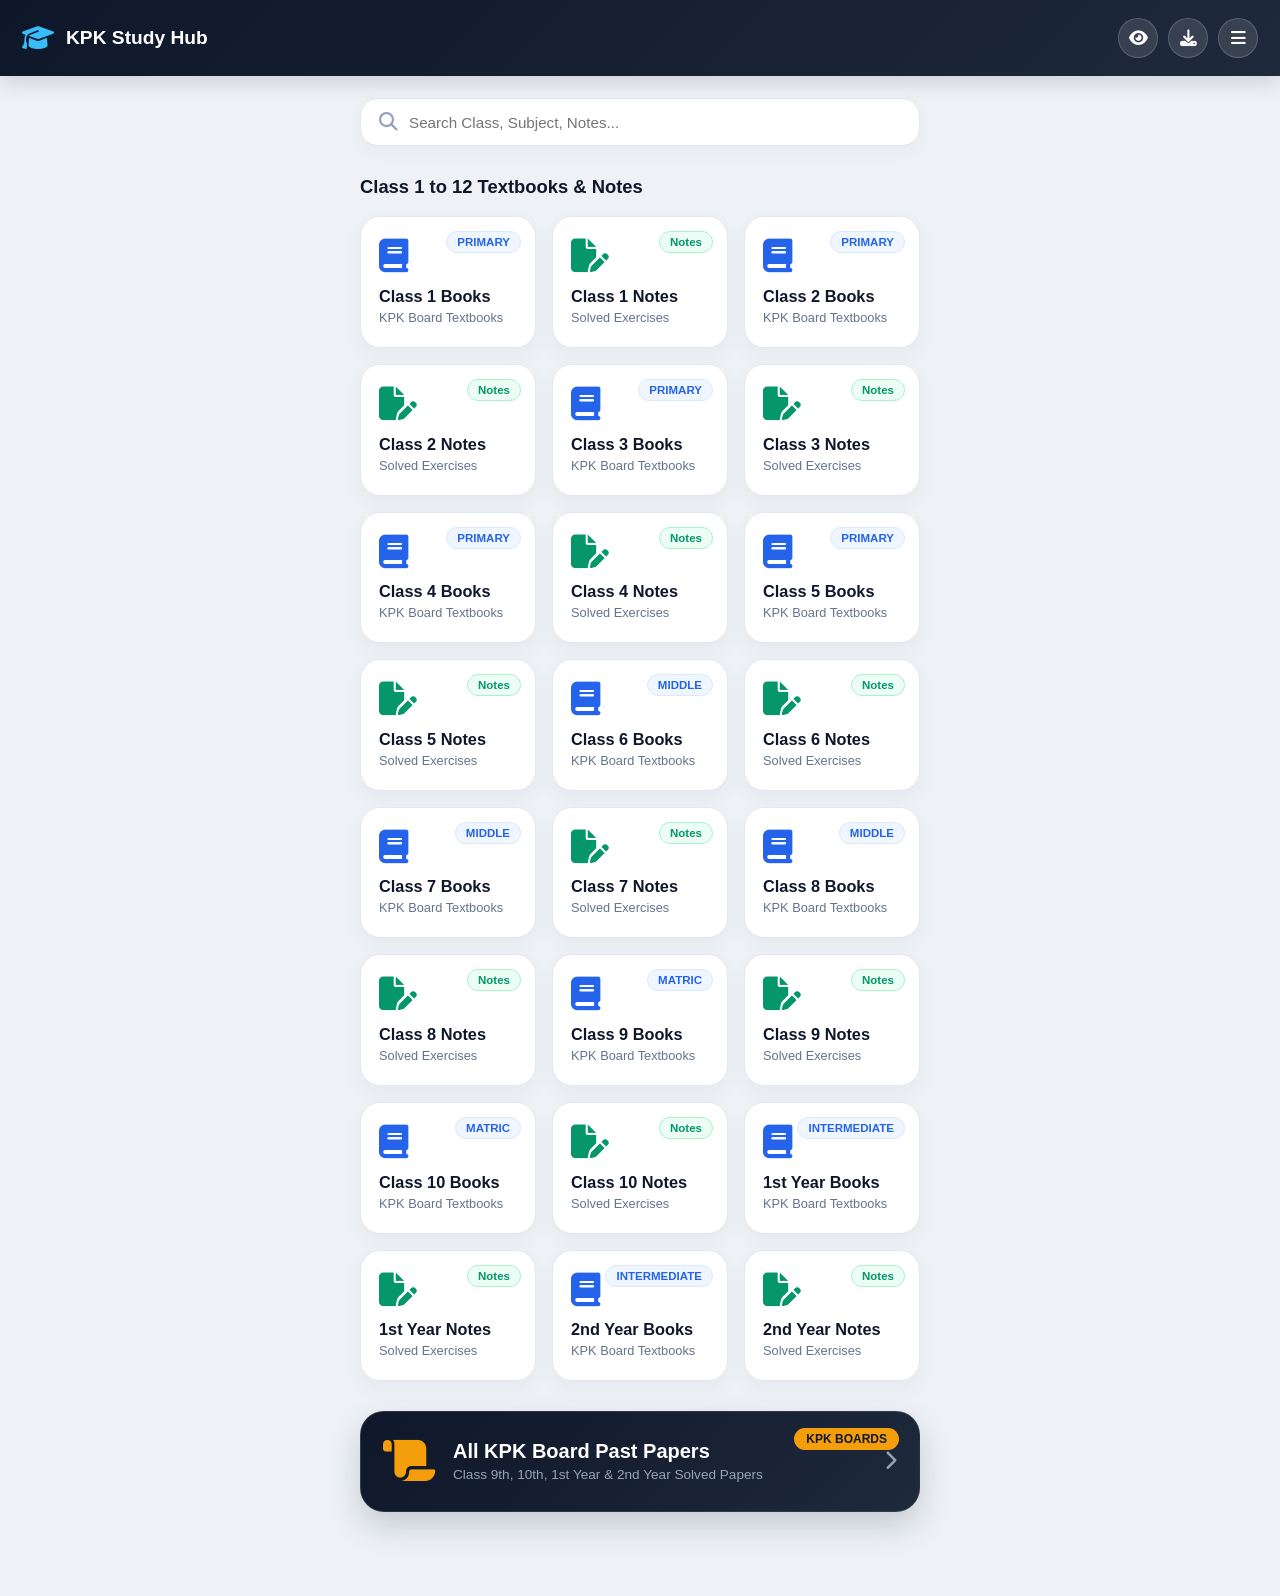
==== index.html @ 03cd53a5 "Add files via upload" ====
<!DOCTYPE html>
<html lang="en">
<head>
    <meta charset="UTF-8">
    <meta name="viewport" content="width=device-width, initial-scale=1.0">
    <title>KPK Study Hub - Textbooks, Notes & Past Papers</title>
    <link rel="stylesheet" href="style.css">
    <link rel="stylesheet" href="https://cdnjs.cloudflare.com/ajax/libs/font-awesome/6.4.0/css/all.min.css">
</head>
<body>

    <!-- Splash Screen -->
    <div id="splashScreen" class="splash-screen">
        <div class="splash-content">
            <i class="fa-solid fa-graduation-cap splash-icon"></i>
            <h1>KPK Study Hub</h1>
            <p>Your Digital Education Partner</p>
            <div class="loader"></div>
        </div>
    </div>

    <!-- Main App Container -->
    <div id="mainApp" class="main-app hidden">
        <!-- Header -->
        <header class="app-header">
            <div class="logo-area">
                <i class="fa-solid fa-graduation-cap logo-icon"></i>
                <h2>KPK Study Hub</h2>
            </div>
            <div class="header-actions">
                <!-- Theme Toggle Button with Eye Icon -->
                <button onclick="toggleTheme()" class="icon-btn" title="Toggle Dark/Light Mode">
                    <i class="fa-solid fa-eye" id="themeIcon"></i>
                </button>
                <button onclick="showDownloadsView()" class="icon-btn" title="My Downloads">
                    <i class="fa-solid fa-download"></i>
                </button>
                <a href="menu.html" class="icon-btn" title="Menu">
                    <i class="fa-solid fa-bars"></i>
                </a>
            </div>
        </header>

        <!-- Search Bar -->
        <div class="search-container">
            <div class="search-box">
                <i class="fa-solid fa-magnifying-glass"></i>
                <input type="text" id="searchInput" placeholder="Search Class, Subject, Notes..." onkeyup="filterCards()">
            </div>
        </div>

        <!-- Home Main View -->
        <main class="content-container" id="homeView">
            
            <!-- Class 1 to 12 Textbooks & Notes Section -->
            <h3 class="section-title">Class 1 to 12 Textbooks & Notes</h3>
            <div class="grid-layout" id="cardGrid">
                <!-- Dynamically Generated Class Cards (Class 1 to 12) -->
            </div>

            <!-- All KPK Board Past Papers Main Card -->
            <div class="main-featured-card" onclick="showPastPapersCategory()">
                <div class="featured-badge">KPK Boards</div>
                <div class="featured-content">
                    <i class="fa-solid fa-scroll featured-icon"></i>
                    <div>
                        <h3>All KPK Board Past Papers</h3>
                        <p>Class 9th, 10th, 1st Year & 2nd Year Solved Papers</p>
                    </div>
                </div>
                <i class="fa-solid fa-chevron-right arrow-icon"></i>
            </div>

        </main>

        <!-- Past Papers Custom Screen -->
        <div class="content-container hidden" id="pastPapersView">
            <div class="subject-header">
                <button onclick="goBackToHome()" class="back-btn"><i class="fa-solid fa-arrow-left"></i> Back</button>
                <h3>All KPK Board Past Papers</h3>
            </div>
            <div class="past-papers-grid" id="pastPapersGrid">
                <!-- Class 9th Past Paper Card -->
                <div class="paper-box paper-9th" onclick="downloadPDF('Class 9th All Past Papers', 'https://drive.google.com/uc?export=download&id=1WZXaUTy30V38h8B6ozxqt5rPbWwx8VfJ')">
                    <i class="fa-solid fa-file-arrow-down paper-icon"></i>
                    <div class="paper-details">
                        <h4>Class 9th Past Papers</h4>
                        <p>All Subjects PDF Download</p>
                    </div>
                    <span class="dl-badge">Download</span>
                </div>

                <!-- Class 10th Past Paper Card -->
                <div class="paper-box paper-10th" onclick="downloadPDF('Class 10th All Past Papers', 'https://drive.google.com/uc?export=download&id=1WbQkHwi7hUS7RTi9zt8mf8V3QEDgMMfd')">
                    <i class="fa-solid fa-file-arrow-down paper-icon"></i>
                    <div class="paper-details">
                        <h4>Class 10th Past Papers</h4>
                        <p>All Subjects PDF Download</p>
                    </div>
                    <span class="dl-badge">Download</span>
                </div>

                <!-- 1st Year Past Paper Card -->
                <div class="paper-box paper-11th" onclick="downloadPDF('1st Year All Past Papers', 'https://drive.google.com/uc?export=download&id=1Y9kMFSmB3A0oUGC2JQnjF7Jd9SnbD-GC')">
                    <i class="fa-solid fa-file-arrow-down paper-icon"></i>
                    <div class="paper-details">
                        <h4>1st Year Past Papers</h4>
                        <p>All Subjects PDF Download</p>
                    </div>
                    <span class="dl-badge">Download</span>
                </div>

                <!-- 2nd Year Past Paper Card -->
                <div class="paper-box paper-12th" onclick="downloadPDF('2nd Year All Past Papers', 'https://drive.google.com/uc?export=download&id=1WfPiLMfuh9DyIa7rhIKj-1M1LA8CCbFl')">
                    <i class="fa-solid fa-file-arrow-down paper-icon"></i>
                    <div class="paper-details">
                        <h4>2nd Year Past Papers</h4>
                        <p>All Subjects PDF Download</p>
                    </div>
                    <span class="dl-badge">Download</span>
                </div>
            </div>
        </div>

        <!-- Subjects View Screen -->
        <div class="content-container hidden" id="subjectsView">
            <div class="subject-header">
                <button onclick="goBackToHome()" class="back-btn"><i class="fa-solid fa-arrow-left"></i> Back</button>
                <h3 id="selectedCategoryTitle">Select Subject</h3>
            </div>
            <div class="grid-layout" id="subjectGrid">
                <!-- Subject Cards Loaded Here -->
            </div>
        </div>

        <!-- Downloads Manager View -->
        <div class="content-container hidden" id="downloadsView">
            <div class="subject-header">
                <button onclick="goBackToHome()" class="back-btn"><i class="fa-solid fa-arrow-left"></i> Back</button>
                <h3>My Downloaded PDFs</h3>
            </div>
            <div id="downloadsList" class="downloads-list"></div>
        </div>

    </div>

    <script src="app.js"></script>
</body>
</html>
---- style.css ----
/* ==========================================================================
   KPK Study Hub - Final Master Stylesheet (Clean Cards & Perfect Alignment)
   ========================================================================== */

:root {
    --primary-dark: #0f172a;
    --primary-navy: #1e293b;
    --accent-blue: #2563eb;
    --accent-emerald: #059669;
    --accent-purple: #7c3aed;
    --accent-amber: #f59e0b;
    --bg-main: #eef2f6;
    --card-bg: #ffffff;
    --text-primary: #0f172a;
    --text-muted: #64748b;
    --border-light: #e2e8f0;
}

body.dark-mode-active {
    --bg-main: #0f172a;
    --card-bg: #1e293b;
    --text-primary: #f8fafc;
    --text-muted: #94a3b8;
    --border-light: rgba(255, 255, 255, 0.1);
}

* {
    margin: 0;
    padding: 0;
    box-sizing: border-box;
    font-family: 'Segoe UI', -apple-system, BlinkMacSystemFont, Roboto, sans-serif;
}

body {
    background-color: var(--bg-main);
    color: var(--text-primary);
    padding-bottom: 40px;
    min-height: 100vh;
    transition: background-color 0.3s ease, color 0.3s ease;
}

.hidden {
    display: none !important;
}

/* Splash Screen */
.splash-screen {
    position: fixed;
    top: 0;
    left: 0;
    width: 100%;
    height: 100vh;
    background: linear-gradient(135deg, #0f172a, #1e293b);
    display: flex;
    justify-content: center;
    align-items: center;
    z-index: 9999;
}

.splash-content {
    text-align: center;
    color: #ffffff;
}

.splash-icon {
    font-size: 3.8rem;
    color: #38bdf8;
    margin-bottom: 16px;
}

.splash-content h1 {
    font-size: 1.8rem;
    font-weight: 800;
    margin-bottom: 6px;
}

.splash-content p {
    font-size: 0.9rem;
    color: #94a3b8;
}

.loader {
    width: 42px;
    height: 42px;
    border: 4px solid rgba(255, 255, 255, 0.1);
    border-top: 4px solid #38bdf8;
    border-radius: 50%;
    animation: spin 0.9s linear infinite;
    margin: 22px auto 0;
}

@keyframes spin {
    0% { transform: rotate(0deg); }
    100% { transform: rotate(360deg); }
}

/* App Header */
.app-header {
    background: linear-gradient(135deg, #0f172a, #1e293b);
    color: #ffffff;
    padding: 18px 22px;
    display: flex;
    align-items: center;
    justify-content: space-between;
    width: 100%;
    box-shadow: 0 6px 20px rgba(15, 23, 42, 0.15);
    position: sticky;
    top: 0;
    z-index: 100;
}

.logo-area {
    display: flex;
    align-items: center;
    gap: 12px;
}

.logo-icon {
    font-size: 1.6rem;
    color: #38bdf8;
}

.app-header h2 {
    font-size: 1.2rem;
    font-weight: 800;
}

.header-actions {
    display: flex;
    align-items: center;
    gap: 10px;
}

.icon-btn {
    background: rgba(255, 255, 255, 0.12);
    backdrop-filter: blur(6px);
    color: #ffffff;
    width: 40px;
    height: 40px;
    border-radius: 50%;
    display: flex;
    align-items: center;
    justify-content: center;
    text-decoration: none;
    font-size: 1.05rem;
    border: 1px solid rgba(255, 255, 255, 0.18);
    cursor: pointer;
}

/* Search Box */
.search-container {
    padding: 22px 20px 10px;
    max-width: 600px;
    margin: 0 auto;
}

.search-box {
    background: var(--card-bg);
    display: flex;
    align-items: center;
    padding: 14px 18px;
    border-radius: 18px;
    border: 1px solid var(--border-light);
    box-shadow: 0 6px 18px rgba(0, 0, 0, 0.03);
}

.search-box i {
    color: #94a3b8;
    font-size: 1.15rem;
}

.search-box input {
    border: none;
    outline: none;
    width: 100%;
    margin-left: 12px;
    background: transparent;
    color: var(--text-primary);
    font-size: 0.95rem;
    font-weight: 500;
}

/* Content Container */
.content-container {
    padding: 20px;
    max-width: 600px;
    margin: 0 auto;
}

.section-title {
    margin-bottom: 18px;
    font-size: 1.15rem;
    font-weight: 800;
    color: var(--text-primary);
}

/* Home Grid Cards */
.grid-layout {
    display: grid;
    grid-template-columns: repeat(auto-fit, minmax(145px, 1fr));
    gap: 16px;
}

.card {
    background: var(--card-bg) !important;
    color: var(--text-primary) !important;
    border-radius: 20px;
    padding: 22px 18px;
    position: relative;
    box-shadow: 0 8px 22px rgba(15, 23, 42, 0.04);
    border: 1px solid var(--border-light);
    cursor: pointer;
    transition: all 0.25s ease;
}

.card:hover {
    transform: translateY(-3px);
}

.card-badge {
    position: absolute;
    top: 14px;
    right: 14px;
    background: #eff6ff;
    color: var(--accent-blue);
    font-size: 0.72rem;
    padding: 4px 10px;
    border-radius: 20px;
    font-weight: 700;
    border: 1px solid #dbeafe;
}

.notes-badge {
    background: #ecfdf5;
    color: var(--accent-emerald);
    border-color: #a7f3d0;
}

.card-icon {
    font-size: 2.1rem;
    margin-bottom: 14px;
    color: var(--accent-blue);
}

.card-body h4 {
    font-size: 1.02rem;
    font-weight: 700;
    margin-bottom: 4px;
    color: var(--text-primary) !important;
}

.card-body p {
    font-size: 0.8rem;
    color: var(--text-muted) !important;
    font-weight: 500;
}

/* Featured Main Card */
.main-featured-card {
    background: linear-gradient(135deg, #0f172a, #1e293b);
    color: #ffffff;
    border-radius: 24px;
    padding: 26px 22px;
    margin-top: 30px;
    margin-bottom: 24px;
    display: flex;
    align-items: center;
    justify-content: space-between;
    cursor: pointer;
    position: relative;
    box-shadow: 0 14px 32px rgba(15, 23, 42, 0.18);
    border: 1px solid rgba(255, 255, 255, 0.1);
}

.featured-badge {
    position: absolute;
    top: 16px;
    right: 20px;
    background: var(--accent-amber);
    color: #0f172a;
    font-size: 0.75rem;
    font-weight: 800;
    padding: 4px 12px;
    border-radius: 14px;
    text-transform: uppercase;
}

.featured-content {
    display: flex;
    align-items: center;
    gap: 18px;
}

.featured-icon {
    font-size: 2.9rem;
    color: var(--accent-amber);
}

.featured-content h3 {
    font-size: 1.25rem;
    margin-bottom: 4px;
    font-weight: 800;
}

.featured-content p {
    font-size: 0.85rem;
    color: #94a3b8;
}

.arrow-icon {
    color: #94a3b8;
    font-size: 1.25rem;
}

/* Subjects & Past Papers Cards (Box Style - Fixed Width & No Overlap) */
#subjectGrid, .past-papers-grid {
    display: flex;
    flex-direction: column;
    gap: 16px;
}

.subject-card, .paper-box {
    background: var(--card-bg);
    border-radius: 20px;
    padding: 20px 22px;
    display: flex;
    align-items: center;
    justify-content: space-between;
    box-shadow: 0 6px 20px rgba(0, 0, 0, 0.03);
    border: 1px solid var(--border-light);
    cursor: pointer;
    width: 100%;
}

.subject-icon, .paper-icon {
    font-size: 2.2rem;
    color: var(--accent-blue);
    min-width: 45px;
}

.subject-body, .paper-details {
    flex-grow: 1;
    margin-left: 16px;
    margin-right: 16px;
    overflow: hidden;
}

.subject-body h4, .paper-details h4 {
    font-size: 1.05rem;
    font-weight: 700;
    color: var(--text-primary);
    margin-bottom: 3px;
    white-space: nowrap;
    overflow: hidden;
    text-overflow: ellipsis;
}

.subject-body p, .paper-details p {
    font-size: 0.82rem;
    color: var(--text-muted);
    white-space: nowrap;
    overflow: hidden;
    text-overflow: ellipsis;
}

.subject-badge, .dl-badge {
    background: var(--accent-blue);
    color: #ffffff;
    padding: 8px 18px;
    border-radius: 20px;
    font-size: 0.82rem;
    font-weight: 700;
    white-space: nowrap;
}

/* Downloads Manager */
.downloads-list {
    display: flex;
    flex-direction: column;
    gap: 16px;
    margin-top: 15px;
}

.download-item {
    background: var(--card-bg);
    padding: 18px 20px;
    border-radius: 20px;
    display: flex;
    align-items: center;
    justify-content: space-between;
    box-shadow: 0 6px 18px rgba(0, 0, 0, 0.04);
    border: 1px solid var(--border-light);
}

.download-info {
    display: flex;
    align-items: center;
    gap: 16px;
}

.download-info i {
    font-size: 2.2rem;
    color: #ef4444;
}

.download-info h4 {
    font-size: 1.05rem;
    font-weight: 700;
    color: var(--text-primary);
    margin-bottom: 3px;
}

.download-info p {
    font-size: 0.8rem;
    color: var(--text-muted);
}

.download-actions {
    display: flex;
    gap: 8px;
}

.download-action-btn {
    padding: 8px 16px;
    border-radius: 12px;
    font-size: 0.82rem;
    text-decoration: none;
    font-weight: 700;
    border: none;
    cursor: pointer;
}

.btn-open {
    background: #2563eb;
    color: #ffffff;
}

.btn-delete {
    background: #ef4444;
    color: #ffffff;
}

/* Navigation Header */
.subject-header {
    display: flex;
    align-items: center;
    gap: 16px;
    margin-bottom: 24px;
}

.back-btn {
    background: var(--primary-dark);
    color: #ffffff;
    border: none;
    padding: 10px 20px;
    border-radius: 14px;
    cursor: pointer;
    font-weight: 700;
    font-size: 0.92rem;
    display: flex;
    align-items: center;
    gap: 8px;
}

/* Menu Page Styles */
.menu-body {
    background-color: var(--bg-main);
}

.menu-header {
    background: linear-gradient(135deg, #0f172a, #1e293b);
    color: #ffffff;
    padding: 20px 22px;
    display: flex;
    align-items: center;
    position: relative;
    box-shadow: 0 6px 20px rgba(0, 0, 0, 0.12);
}

.menu-back-btn {
    color: #ffffff;
    font-size: 1.25rem;
    text-decoration: none;
    margin-right: 16px;
}

.menu-header h2 {
    font-size: 1.25rem;
    font-weight: 800;
}

.menu-content {
    padding: 22px 18px;
    display: flex;
    flex-direction: column;
    gap: 20px;
    max-width: 550px;
    margin: 0 auto;
}

.menu-card {
    background: var(--card-bg);
    border-radius: 24px;
    padding: 22px;
    box-shadow: 0 6px 22px rgba(0, 0, 0, 0.03);
    border: 1px solid var(--border-light);
}

.card-header-text h3 {
    font-size: 1.15rem;
    color: var(--text-primary);
    font-weight: 800;
    margin-bottom: 4px;
}

.card-header-text p {
    font-size: 0.82rem;
    color: var(--text-muted);
    margin-bottom: 18px;
}

.menu-list-item {
    display: flex;
    align-items: center;
    justify-content: space-between;
    padding: 14px 0;
    cursor: pointer;
    border-bottom: 1px solid var(--border-light);
}

.menu-list-item:last-child {
    border-bottom: none;
    padding-bottom: 0;
}

.item-left {
    display: flex;
    align-items: center;
    gap: 16px;
}

.item-left span {
    font-size: 0.98rem;
    font-weight: 600;
    color: var(--text-primary);
}

.icon-avatar {
    width: 44px;
    height: 44px;
    min-width: 44px;
    border-radius: 14px;
    display: flex;
    align-items: center;
    justify-content: center;
    font-size: 1.2rem;
    color: #ffffff;
}

.green-avatar { background: #22c55e; }
.blue-avatar { background: #2563eb; }
.orange-avatar { background: #f59e0b; }
.purple-avatar { background: #a855f7; }
.teal-avatar { background: #14b8a6; }
.red-avatar { background: #ef4444; }
.darkblue-avatar { background: #475569; }

.arrow-muted {
    color: #94a3b8;
    font-size: 0.95rem;
}

/* Developer Credit Card */
.developer-credit-card {
    background: var(--card-bg);
    border-radius: 24px;
    padding: 24px;
    text-align: center;
    box-shadow: 0 6px 22px rgba(0, 0, 0, 0.03);
    border: 1px solid var(--border-light);
    margin-top: 10px;
    margin-bottom: 20px;
}

.developer-credit-card h4 {
    font-size: 1.1rem;
    color: var(--text-primary);
    margin-bottom: 4px;
    font-weight: 800;
}

.developer-credit-card p {
    font-size: 0.88rem;
    color: var(--text-muted);
    margin-bottom: 14px;
}

.version-tag {
    background: #eff6ff;
    color: var(--accent-blue);
    font-size: 0.78rem;
    padding: 5px 16px;
    border-radius: 20px;
    font-weight: 700;
}

/* Modals */
.custom-modal {
    position: fixed;
    top: 0;
    left: 0;
    width: 100%;
    height: 100vh;
    background: rgba(15, 23, 42, 0.6);
    backdrop-filter: blur(4px);
    display: flex;
    justify-content: center;
    align-items: center;
    z-index: 9999;
    padding: 20px;
}

.modal-box {
    background: var(--card-bg);
    width: 100%;
    max-width: 350px;
    padding: 28px 24px;
    border-radius: 24px;
    text-align: center;
    box-shadow: 0 20px 40px rgba(0, 0, 0, 0.2);
}

.modal-box h3 {
    font-size: 1.3rem;
    color: var(--text-primary);
    margin-bottom: 12px;
    font-weight: 800;
}

.modal-box p {
    font-size: 0.92rem;
    color: var(--text-muted);
    line-height: 1.55;
    margin-bottom: 20px;
}

.modal-close-btn {
    background: var(--accent-blue);
    color: #ffffff;
    border: none;
    padding: 12px 24px;
    border-radius: 14px;
    font-weight: 800;
    cursor: pointer;
    font-size: 0.98rem;
    width: 100%;
}

.star-rating-container {
    display: flex;
    justify-content: center;
    gap: 12px;
    margin: 18px 0;
}

.star-icon {
    font-size: 2.3rem;
    color: #cbd5e1;
    cursor: pointer;
    transition: color 0.2s, transform 0.2s;
}

.star-icon:hover {
    transform: scale(1.18);
}

.star-icon.selected-star {
    color: #f59e0b;
}
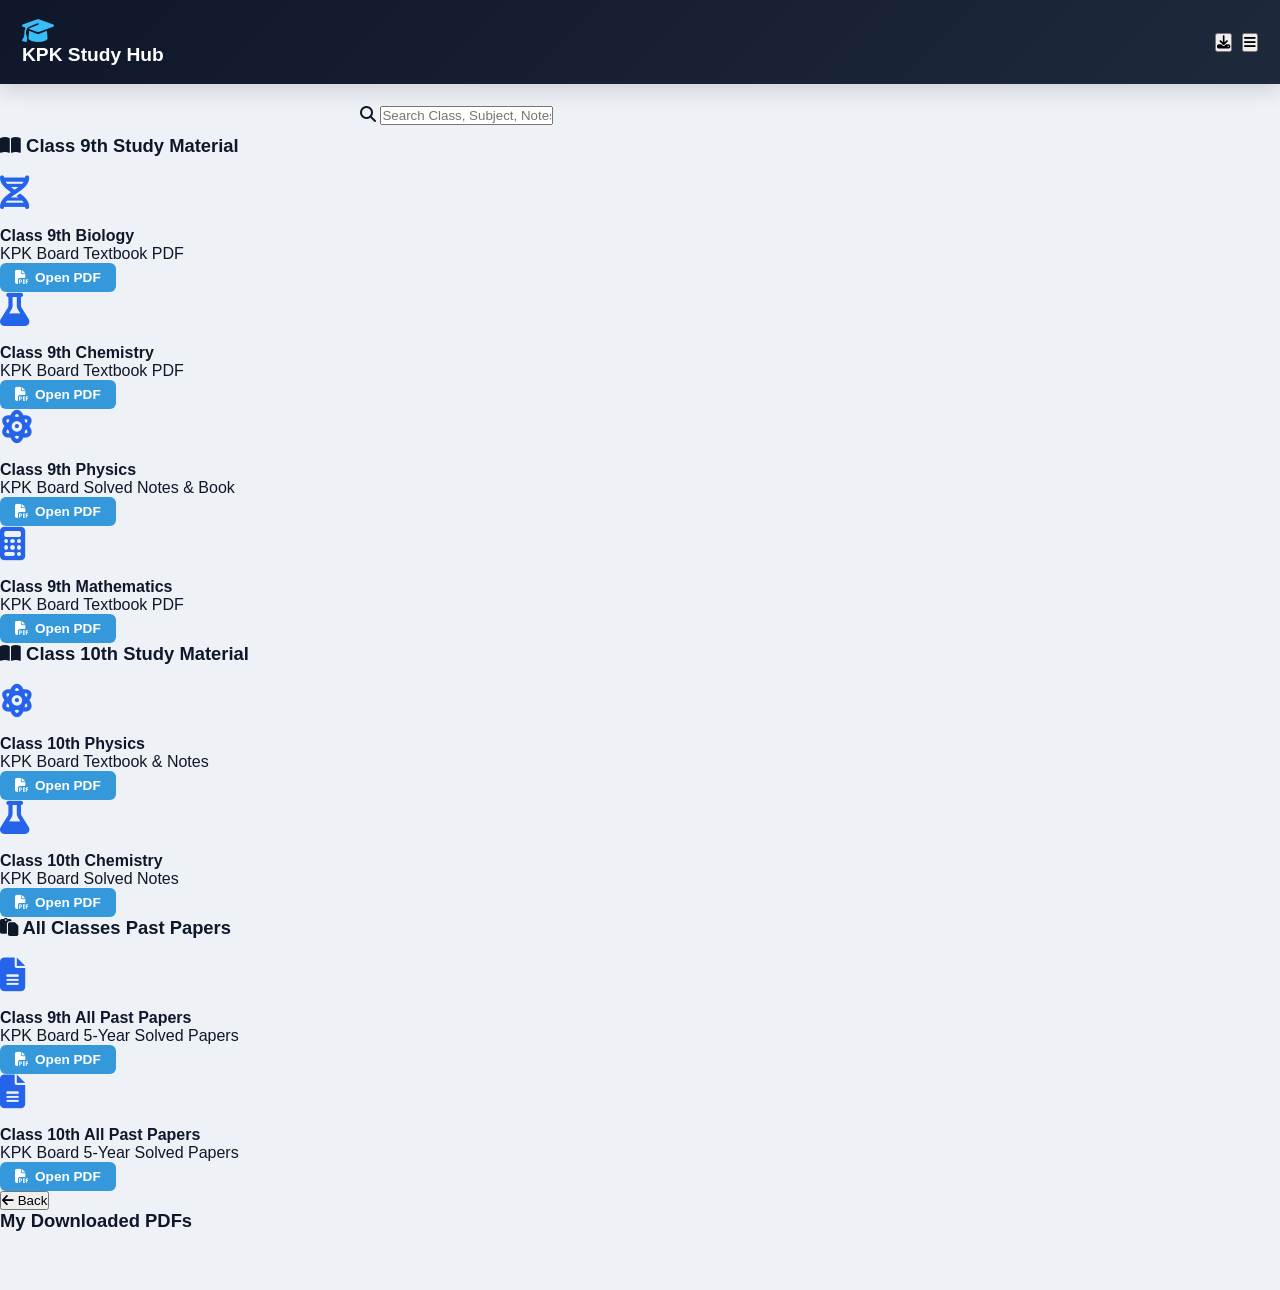
==== commit 7f492a32: "Add files via upload" ====
--- a/index.html
+++ b/index.html
@@ -3,146 +3,223 @@
 <head>
     <meta charset="UTF-8">
     <meta name="viewport" content="width=device-width, initial-scale=1.0">
-    <title>KPK Study Hub - Textbooks, Notes & Past Papers</title>
+    <title>KPK Study Hub - Textbooks & Solved Notes</title>
     <link rel="stylesheet" href="style.css">
+    <!-- Font Awesome Icons -->
     <link rel="stylesheet" href="https://cdnjs.cloudflare.com/ajax/libs/font-awesome/6.4.0/css/all.min.css">
 </head>
 <body>
 
-    <!-- Splash Screen -->
-    <div id="splashScreen" class="splash-screen">
-        <div class="splash-content">
-            <i class="fa-solid fa-graduation-cap splash-icon"></i>
-            <h1>KPK Study Hub</h1>
-            <p>Your Digital Education Partner</p>
-            <div class="loader"></div>
+    <!-- Main Navigation Header -->
+    <header class="app-header">
+        <div class="logo-container">
+            <i class="fa-solid fa-graduation-cap logo-icon"></i>
+            <h2>KPK Study Hub</h2>
         </div>
+        <div class="header-actions">
+            <button class="nav-btn" title="My Downloads" onclick="showSection('downloads-section')">
+                <i class="fa-solid fa-download"></i>
+            </button>
+            <button class="nav-btn" title="Menu" onclick="toggleMenu()">
+                <i class="fa-solid fa-bars"></i>
+            </button>
+        </div>
+    </header>
+
+    <!-- Search Bar -->
+    <div class="search-container">
+        <i class="fa-solid fa-magnifying-glass search-icon"></i>
+        <input type="text" id="searchInput" onkeyup="filterBooks()" placeholder="Search Class, Subject, Notes, Past Papers...">
     </div>
 
-    <!-- Main App Container -->
-    <div id="mainApp" class="main-app hidden">
-        <!-- Header -->
-        <header class="app-header">
-            <div class="logo-area">
-                <i class="fa-solid fa-graduation-cap logo-icon"></i>
-                <h2>KPK Study Hub</h2>
-            </div>
-            <div class="header-actions">
-                <!-- Theme Toggle Button with Eye Icon -->
-                <button onclick="toggleTheme()" class="icon-btn" title="Toggle Dark/Light Mode">
-                    <i class="fa-solid fa-eye" id="themeIcon"></i>
+    <!-- Main Content Container -->
+    <main class="main-content">
+
+        <!-- Books, Notes & Past Papers Section -->
+        <section id="books-section" class="active-section">
+            
+            <h3 class="section-title"><i class="fa-solid fa-book-open"></i> Class 9th Study Material</h3>
+            <div class="books-grid">
+                
+                <!-- Class 9th Biology -->
+                <div class="book-card">
+                    <div class="card-icon biology-bg">
+                        <i class="fa-solid fa-dna"></i>
+                    </div>
+                    <div class="card-info">
+                        <h4>Class 9th Biology</h4>
+                        <p>KPK Board Textbook PDF</p>
+                        <div class="card-actions">
+                            <a href="https://drive.google.com/file/d/1WHvEVI4JiDL6yj_tXZQzzcxQmMsZynyL/preview" 
+                               target="_blank" 
+                               class="btn-open" 
+                               onclick="saveToHistory('Class 9th Biology Book', 'https://drive.google.com/file/d/1WHvEVI4JiDL6yj_tXZQzzcxQmMsZynyL/preview')">
+                                <i class="fa-solid fa-file-pdf"></i> Open PDF
+                            </a>
+                        </div>
+                    </div>
+                </div>
+
+                <!-- Class 9th Chemistry -->
+                <div class="book-card">
+                    <div class="card-icon chemistry-bg">
+                        <i class="fa-solid fa-flask"></i>
+                    </div>
+                    <div class="card-info">
+                        <h4>Class 9th Chemistry</h4>
+                        <p>KPK Board Textbook PDF</p>
+                        <div class="card-actions">
+                            <a href="https://drive.google.com/file/d/1WPzCc9Vq1ZgmsIfCZIMrw3BbDzSEKTFp/preview" 
+                               target="_blank" 
+                               class="btn-open" 
+                               onclick="saveToHistory('Class 9th Chemistry Book', 'https://drive.google.com/file/d/1WPzCc9Vq1ZgmsIfCZIMrw3BbDzSEKTFp/preview')">
+                                <i class="fa-solid fa-file-pdf"></i> Open PDF
+                            </a>
+                        </div>
+                    </div>
+                </div>
+
+                <!-- Class 9th Physics -->
+                <div class="book-card">
+                    <div class="card-icon physics-bg">
+                        <i class="fa-solid fa-atom"></i>
+                    </div>
+                    <div class="card-info">
+                        <h4>Class 9th Physics</h4>
+                        <p>KPK Board Solved Notes & Book</p>
+                        <div class="card-actions">
+                            <a href="https://drive.google.com/file/d/1WPzCc9Vq1ZgmsIfCZIMrw3BbDzSEKTFp/preview" 
+                               target="_blank" 
+                               class="btn-open" 
+                               onclick="saveToHistory('Class 9th Physics Book', 'https://drive.google.com/file/d/1WPzCc9Vq1ZgmsIfCZIMrw3BbDzSEKTFp/preview')">
+                                <i class="fa-solid fa-file-pdf"></i> Open PDF
+                            </a>
+                        </div>
+                    </div>
+                </div>
+
+                <!-- Class 9th Mathematics -->
+                <div class="book-card">
+                    <div class="card-icon math-bg">
+                        <i class="fa-solid fa-calculator"></i>
+                    </div>
+                    <div class="card-info">
+                        <h4>Class 9th Mathematics</h4>
+                        <p>KPK Board Textbook PDF</p>
+                        <div class="card-actions">
+                            <a href="https://drive.google.com/file/d/1WHvEVI4JiDL6yj_tXZQzzcxQmMsZynyL/preview" 
+                               target="_blank" 
+                               class="btn-open" 
+                               onclick="saveToHistory('Class 9th Mathematics Book', 'https://drive.google.com/file/d/1WHvEVI4JiDL6yj_tXZQzzcxQmMsZynyL/preview')">
+                                <i class="fa-solid fa-file-pdf"></i> Open PDF
+                            </a>
+                        </div>
+                    </div>
+                </div>
+
+            </div>
+
+            <!-- Class 10th Section -->
+            <h3 class="section-title mt-20"><i class="fa-solid fa-book-open"></i> Class 10th Study Material</h3>
+            <div class="books-grid">
+                
+                <div class="book-card">
+                    <div class="card-icon physics-bg">
+                        <i class="fa-solid fa-atom"></i>
+                    </div>
+                    <div class="card-info">
+                        <h4>Class 10th Physics</h4>
+                        <p>KPK Board Textbook & Notes</p>
+                        <div class="card-actions">
+                            <a href="https://drive.google.com/file/d/1WPzCc9Vq1ZgmsIfCZIMrw3BbDzSEKTFp/preview" 
+                               target="_blank" 
+                               class="btn-open" 
+                               onclick="saveToHistory('Class 10th Physics Book', 'https://drive.google.com/file/d/1WPzCc9Vq1ZgmsIfCZIMrw3BbDzSEKTFp/preview')">
+                                <i class="fa-solid fa-file-pdf"></i> Open PDF
+                            </a>
+                        </div>
+                    </div>
+                </div>
+
+                <div class="book-card">
+                    <div class="card-icon chemistry-bg">
+                        <i class="fa-solid fa-flask"></i>
+                    </div>
+                    <div class="card-info">
+                        <h4>Class 10th Chemistry</h4>
+                        <p>KPK Board Solved Notes</p>
+                        <div class="card-actions">
+                            <a href="https://drive.google.com/file/d/1WHvEVI4JiDL6yj_tXZQzzcxQmMsZynyL/preview" 
+                               target="_blank" 
+                               class="btn-open" 
+                               onclick="saveToHistory('Class 10th Chemistry Book', 'https://drive.google.com/file/d/1WHvEVI4JiDL6yj_tXZQzzcxQmMsZynyL/preview')">
+                                <i class="fa-solid fa-file-pdf"></i> Open PDF
+                            </a>
+                        </div>
+                    </div>
+                </div>
+
+            </div>
+
+            <!-- Past Papers Section -->
+            <h3 class="section-title mt-20"><i class="fa-solid fa-paste"></i> All Classes Past Papers</h3>
+            <div class="books-grid">
+                
+                <div class="book-card">
+                    <div class="card-icon pastpaper-bg">
+                        <i class="fa-solid fa-file-lines"></i>
+                    </div>
+                    <div class="card-info">
+                        <h4>Class 9th All Past Papers</h4>
+                        <p>KPK Board 5-Year Solved Papers</p>
+                        <div class="card-actions">
+                            <a href="https://drive.google.com/file/d/1WHvEVI4JiDL6yj_tXZQzzcxQmMsZynyL/preview" 
+                               target="_blank" 
+                               class="btn-open" 
+                               onclick="saveToHistory('Class 9th Past Papers', 'https://drive.google.com/file/d/1WHvEVI4JiDL6yj_tXZQzzcxQmMsZynyL/preview')">
+                                <i class="fa-solid fa-file-pdf"></i> Open PDF
+                            </a>
+                        </div>
+                    </div>
+                </div>
+
+                <div class="book-card">
+                    <div class="card-icon pastpaper-bg">
+                        <i class="fa-solid fa-file-lines"></i>
+                    </div>
+                    <div class="card-info">
+                        <h4>Class 10th All Past Papers</h4>
+                        <p>KPK Board 5-Year Solved Papers</p>
+                        <div class="card-actions">
+                            <a href="https://drive.google.com/file/d/1WPzCc9Vq1ZgmsIfCZIMrw3BbDzSEKTFp/preview" 
+                               target="_blank" 
+                               class="btn-open" 
+                               onclick="saveToHistory('Class 10th Past Papers', 'https://drive.google.com/file/d/1WPzCc9Vq1ZgmsIfCZIMrw3BbDzSEKTFp/preview')">
+                                <i class="fa-solid fa-file-pdf"></i> Open PDF
+                            </a>
+                        </div>
+                    </div>
+                </div>
+
+            </div>
+
+        </section>
+
+        <!-- My Downloaded / History Section -->
+        <section id="downloads-section" class="hidden-section">
+            <div class="section-header">
+                <button class="btn-back" onclick="showSection('books-section')">
+                    <i class="fa-solid fa-arrow-left"></i> Back
                 </button>
-                <button onclick="showDownloadsView()" class="icon-btn" title="My Downloads">
-                    <i class="fa-solid fa-download"></i>
-                </button>
-                <a href="menu.html" class="icon-btn" title="Menu">
-                    <i class="fa-solid fa-bars"></i>
-                </a>
-            </div>
-        </header>
-
-        <!-- Search Bar -->
-        <div class="search-container">
-            <div class="search-box">
-                <i class="fa-solid fa-magnifying-glass"></i>
-                <input type="text" id="searchInput" placeholder="Search Class, Subject, Notes..." onkeyup="filterCards()">
-            </div>
-        </div>
-
-        <!-- Home Main View -->
-        <main class="content-container" id="homeView">
+                <h3 class="section-title">My Downloaded PDFs</h3>
+            </div>
             
-            <!-- Class 1 to 12 Textbooks & Notes Section -->
-            <h3 class="section-title">Class 1 to 12 Textbooks & Notes</h3>
-            <div class="grid-layout" id="cardGrid">
-                <!-- Dynamically Generated Class Cards (Class 1 to 12) -->
-            </div>
-
-            <!-- All KPK Board Past Papers Main Card -->
-            <div class="main-featured-card" onclick="showPastPapersCategory()">
-                <div class="featured-badge">KPK Boards</div>
-                <div class="featured-content">
-                    <i class="fa-solid fa-scroll featured-icon"></i>
-                    <div>
-                        <h3>All KPK Board Past Papers</h3>
-                        <p>Class 9th, 10th, 1st Year & 2nd Year Solved Papers</p>
-                    </div>
-                </div>
-                <i class="fa-solid fa-chevron-right arrow-icon"></i>
-            </div>
-
-        </main>
-
-        <!-- Past Papers Custom Screen -->
-        <div class="content-container hidden" id="pastPapersView">
-            <div class="subject-header">
-                <button onclick="goBackToHome()" class="back-btn"><i class="fa-solid fa-arrow-left"></i> Back</button>
-                <h3>All KPK Board Past Papers</h3>
-            </div>
-            <div class="past-papers-grid" id="pastPapersGrid">
-                <!-- Class 9th Past Paper Card -->
-                <div class="paper-box paper-9th" onclick="downloadPDF('Class 9th All Past Papers', 'https://drive.google.com/uc?export=download&id=1WZXaUTy30V38h8B6ozxqt5rPbWwx8VfJ')">
-                    <i class="fa-solid fa-file-arrow-down paper-icon"></i>
-                    <div class="paper-details">
-                        <h4>Class 9th Past Papers</h4>
-                        <p>All Subjects PDF Download</p>
-                    </div>
-                    <span class="dl-badge">Download</span>
-                </div>
-
-                <!-- Class 10th Past Paper Card -->
-                <div class="paper-box paper-10th" onclick="downloadPDF('Class 10th All Past Papers', 'https://drive.google.com/uc?export=download&id=1WbQkHwi7hUS7RTi9zt8mf8V3QEDgMMfd')">
-                    <i class="fa-solid fa-file-arrow-down paper-icon"></i>
-                    <div class="paper-details">
-                        <h4>Class 10th Past Papers</h4>
-                        <p>All Subjects PDF Download</p>
-                    </div>
-                    <span class="dl-badge">Download</span>
-                </div>
-
-                <!-- 1st Year Past Paper Card -->
-                <div class="paper-box paper-11th" onclick="downloadPDF('1st Year All Past Papers', 'https://drive.google.com/uc?export=download&id=1Y9kMFSmB3A0oUGC2JQnjF7Jd9SnbD-GC')">
-                    <i class="fa-solid fa-file-arrow-down paper-icon"></i>
-                    <div class="paper-details">
-                        <h4>1st Year Past Papers</h4>
-                        <p>All Subjects PDF Download</p>
-                    </div>
-                    <span class="dl-badge">Download</span>
-                </div>
-
-                <!-- 2nd Year Past Paper Card -->
-                <div class="paper-box paper-12th" onclick="downloadPDF('2nd Year All Past Papers', 'https://drive.google.com/uc?export=download&id=1WfPiLMfuh9DyIa7rhIKj-1M1LA8CCbFl')">
-                    <i class="fa-solid fa-file-arrow-down paper-icon"></i>
-                    <div class="paper-details">
-                        <h4>2nd Year Past Papers</h4>
-                        <p>All Subjects PDF Download</p>
-                    </div>
-                    <span class="dl-badge">Download</span>
-                </div>
-            </div>
-        </div>
-
-        <!-- Subjects View Screen -->
-        <div class="content-container hidden" id="subjectsView">
-            <div class="subject-header">
-                <button onclick="goBackToHome()" class="back-btn"><i class="fa-solid fa-arrow-left"></i> Back</button>
-                <h3 id="selectedCategoryTitle">Select Subject</h3>
-            </div>
-            <div class="grid-layout" id="subjectGrid">
-                <!-- Subject Cards Loaded Here -->
-            </div>
-        </div>
-
-        <!-- Downloads Manager View -->
-        <div class="content-container hidden" id="downloadsView">
-            <div class="subject-header">
-                <button onclick="goBackToHome()" class="back-btn"><i class="fa-solid fa-arrow-left"></i> Back</button>
-                <h3>My Downloaded PDFs</h3>
-            </div>
-            <div id="downloadsList" class="downloads-list"></div>
-        </div>
-
-    </div>
+            <div id="historyContainer" class="history-list">
+                <!-- LocalStorage data renders here via app.js -->
+            </div>
+        </section>
+
+    </main>
 
     <script src="app.js"></script>
 </body>
--- a/style.css
+++ b/style.css
@@ -676,4 +676,98 @@
 
 .star-icon.selected-star {
     color: #f59e0b;
+}
+
+/* --- Direct PDF Open & LocalStorage History Extensions --- */
+
+/* Direct Open PDF Button Styling */
+.btn-open {
+    display: inline-flex;
+    align-items: center;
+    gap: 6px;
+    background-color: #3498db;
+    color: #ffffff !important;
+    text-decoration: none;
+    padding: 7px 15px;
+    border-radius: 6px;
+    font-size: 0.85rem;
+    font-weight: 600;
+    transition: background 0.2s ease;
+}
+
+.btn-open:hover {
+    background-color: #2980b9;
+}
+
+/* History / Downloaded Section Cards */
+.history-list {
+    display: flex;
+    flex-direction: column;
+    gap: 12px;
+    margin-top: 15px;
+}
+
+.history-card {
+    background: #ffffff;
+    padding: 12px 16px;
+    border-radius: 10px;
+    display: flex;
+    justify-content: space-between;
+    align-items: center;
+    box-shadow: 0 2px 6px rgba(0,0,0,0.05);
+    border-left: 4px solid #3498db;
+}
+
+.history-info {
+    display: flex;
+    align-items: center;
+    gap: 12px;
+}
+
+.pdf-red-icon {
+    font-size: 1.8rem;
+    color: #e74c3c;
+}
+
+.history-actions {
+    display: flex;
+    align-items: center;
+    gap: 8px;
+}
+
+.btn-open-sm {
+    background: #3498db;
+    color: #fff !important;
+    text-decoration: none;
+    padding: 6px 12px;
+    border-radius: 5px;
+    font-size: 0.8rem;
+    font-weight: 600;
+}
+
+.btn-delete-sm {
+    background: #e74c3c;
+    color: #fff;
+    border: none;
+    padding: 6px 12px;
+    border-radius: 5px;
+    font-size: 0.8rem;
+    font-weight: 600;
+    cursor: pointer;
+}
+
+.btn-delete-sm:hover {
+    background: #c0392b;
+}
+
+.empty-msg {
+    text-align: center;
+    color: #7f8c8d;
+    padding: 40px 20px;
+}
+
+.empty-msg i {
+    font-size: 2.5rem;
+    margin-bottom: 10px;
+    color: #bdc3c7;
 }
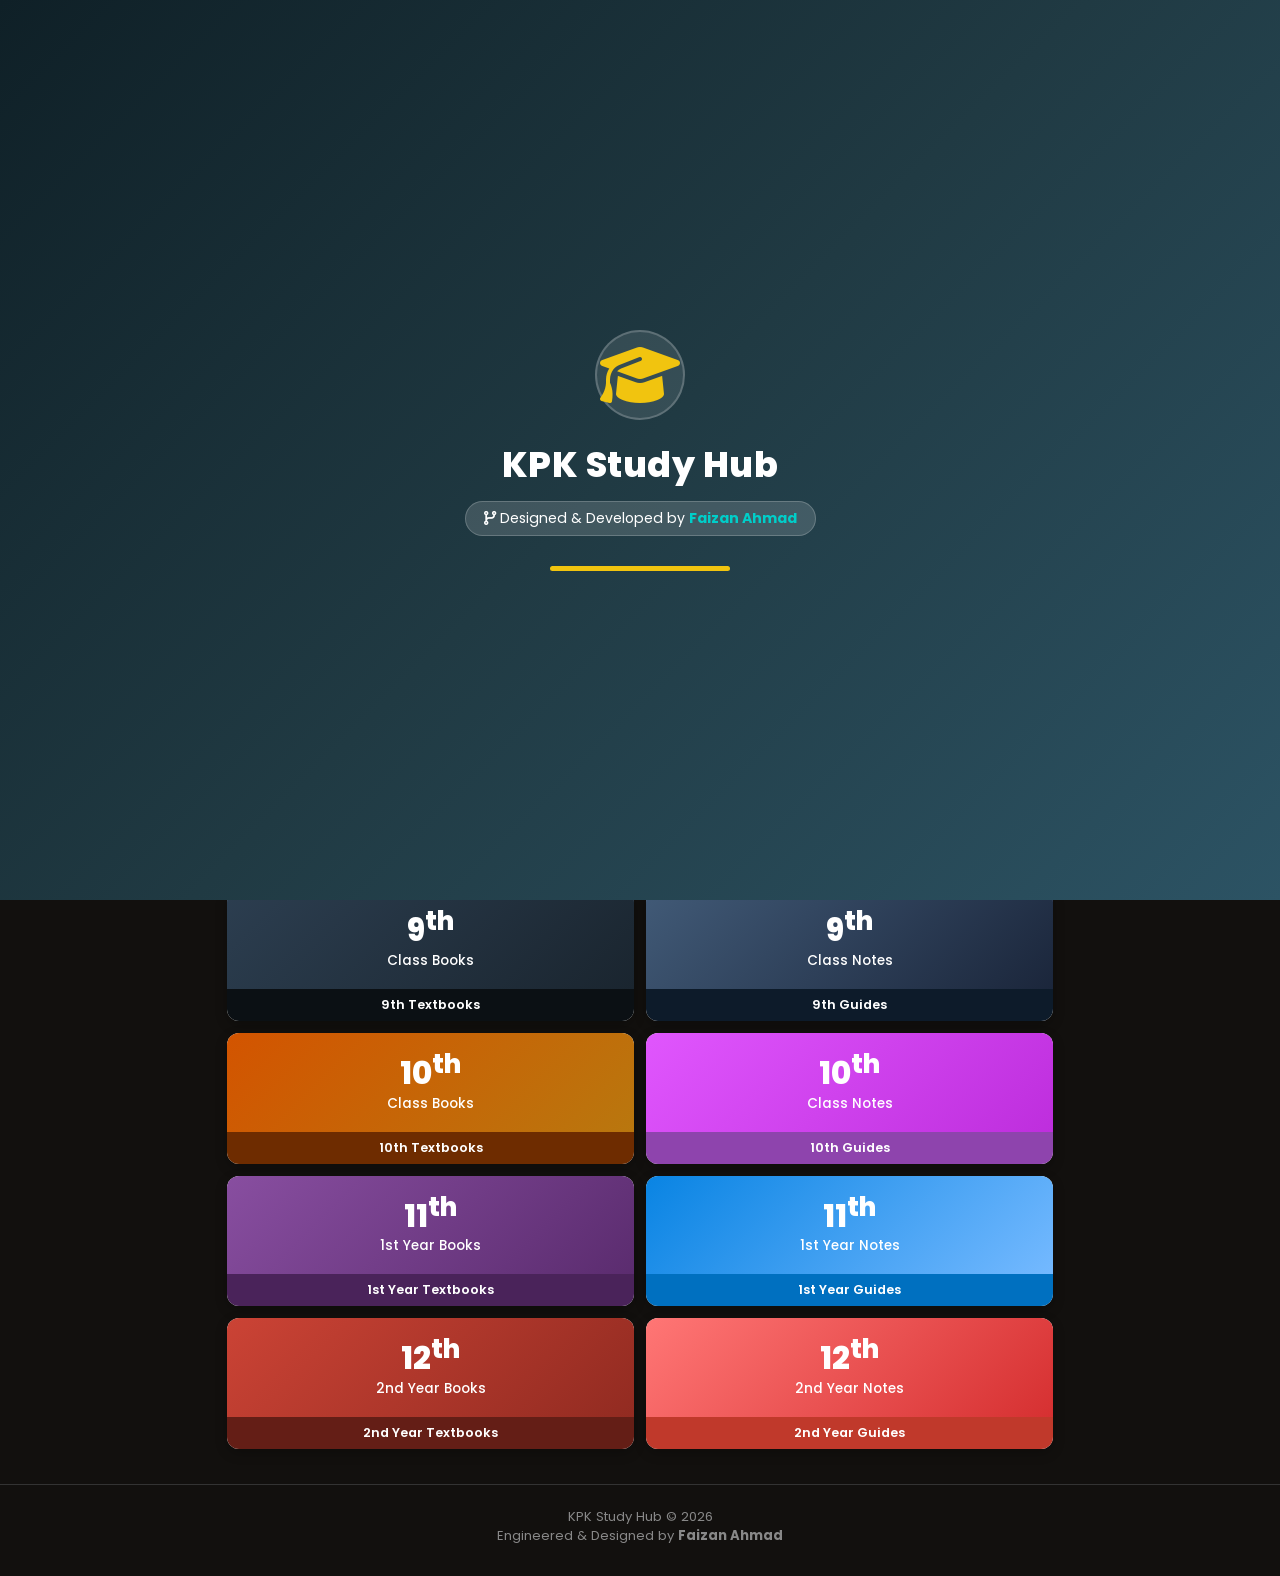
==== commit c7428b67: "Add files via upload" ====
--- a/index.html
+++ b/index.html
@@ -3,223 +3,217 @@
 <head>
     <meta charset="UTF-8">
     <meta name="viewport" content="width=device-width, initial-scale=1.0">
-    <title>KPK Study Hub - Textbooks & Solved Notes</title>
+    <title>KPK Study Hub - Educational Portal</title>
+    <link rel="stylesheet" href="https://cdnjs.cloudflare.com/ajax/libs/font-awesome/6.4.0/css/all.min.css">
+    <link href="https://fonts.googleapis.com/css2?family=Poppins:wght@300;400;500;600;700;800&display=swap" rel="stylesheet">
     <link rel="stylesheet" href="style.css">
-    <!-- Font Awesome Icons -->
-    <link rel="stylesheet" href="https://cdnjs.cloudflare.com/ajax/libs/font-awesome/6.4.0/css/all.min.css">
 </head>
-<body>
-
-    <!-- Main Navigation Header -->
-    <header class="app-header">
-        <div class="logo-container">
-            <i class="fa-solid fa-graduation-cap logo-icon"></i>
-            <h2>KPK Study Hub</h2>
-        </div>
-        <div class="header-actions">
-            <button class="nav-btn" title="My Downloads" onclick="showSection('downloads-section')">
+<body class="dark-theme">
+
+    <!-- WELCOME SPLASH SCREEN -->
+    <div id="splashScreen" class="splash-screen">
+        <div class="splash-content">
+            <div class="splash-icon-wrapper">
+                <i class="fa-solid fa-graduation-cap splash-logo"></i>
+            </div>
+            <h1>KPK Study Hub</h1>
+            <div class="developer-badge">
+                <i class="fa-solid fa-code-branch"></i> Designed & Developed by <span>Faizan Ahmad</span>
+            </div>
+            <div class="loader-bar">
+                <div class="loader-progress"></div>
+            </div>
+        </div>
+    </div>
+
+    <!-- CUSTOM ALERT MODAL -->
+    <div id="alertModal" class="custom-modal hidden-modal">
+        <div class="modal-card">
+            <div class="modal-icon-wrap info-icon-bg">
+                <i class="fa-solid fa-clock-rotate-left"></i>
+            </div>
+            <h3 id="alertTitle">Coming Soon!</h3>
+            <p id="alertMessage">This PDF resource is currently being prepared and will be uploaded shortly.</p>
+            <div class="modal-actions">
+                <button class="btn-confirm" onclick="closeAlertModal()">OK</button>
+            </div>
+        </div>
+    </div>
+
+    <!-- Header Navbar -->
+    <header class="navbar">
+        <div class="logo-container" onclick="showMainHome()">
+            <i class="fa-solid fa-graduation-cap"></i>
+            <div class="logo-text">
+                <h2>KPK Study Hub</h2>
+                <span>By Faizan Ahmad</span>
+            </div>
+        </div>
+        <div class="nav-actions">
+            <button class="nav-btn" onclick="toggleAppTheme()" title="Toggle Day/Night Mode">
+                <i id="themeIcon" class="fa-solid fa-eye"></i>
+            </button>
+            <button class="nav-btn" onclick="showHistorySection()" title="Downloads & History">
                 <i class="fa-solid fa-download"></i>
             </button>
-            <button class="nav-btn" title="Menu" onclick="toggleMenu()">
+            <button class="nav-btn" onclick="toggleSidebarMenu()" title="Open Menu">
                 <i class="fa-solid fa-bars"></i>
             </button>
         </div>
     </header>
 
-    <!-- Search Bar -->
-    <div class="search-container">
-        <i class="fa-solid fa-magnifying-glass search-icon"></i>
-        <input type="text" id="searchInput" onkeyup="filterBooks()" placeholder="Search Class, Subject, Notes, Past Papers...">
-    </div>
-
-    <!-- Main Content Container -->
-    <main class="main-content">
-
-        <!-- Books, Notes & Past Papers Section -->
-        <section id="books-section" class="active-section">
+    <!-- FULL SCREEN SIDEBAR MENU OVERLAY -->
+    <div id="sidebarMenu" class="sidebar-menu-fullscreen hidden-menu">
+        <div class="fullscreen-menu-header">
+            <button class="menu-nav-home-btn" onclick="showMainHome(); toggleSidebarMenu();">
+                <i class="fa-solid fa-arrow-left"></i> Home
+            </button>
+            <h3 class="menu-center-title">Menu</h3>
+            <div style="width: 70px;"></div>
+        </div>
+        
+        <div class="fullscreen-menu-body">
+            <!-- Developer Branding Box -->
+            <div class="menu-card-box dev-profile-card">
+                <div class="dev-avatar">
+                    <i class="fa-solid fa-user-gear"></i>
+                </div>
+                <div class="dev-info">
+                    <span class="dev-role"><i class="fa-solid fa-code"></i> Lead Developer</span>
+                    <h2>Faizan Ahmad</h2>
+                    <p>KPK Study Hub Official Portal</p>
+                </div>
+            </div>
+
+            <!-- Contact Developer Section -->
+            <div class="menu-card-box">
+                <div class="menu-card-title"><i class="fa-brands fa-whatsapp text-success"></i> Contact with Developer</div>
+                <div class="menu-card-desc">Need assistance or want to suggest study material? Chat directly via WhatsApp.</div>
+                <a href="https://wa.me/923489573662?text=Assalam-o-Alaikum%20Faizan%20Ahmad!%20Mujhe%20KPK%20Study%20Hub%20app%20ke%20bare%20mein%20baat%20karni%20hai." target="_blank" class="wa-btn">
+                    <i class="fa-brands fa-whatsapp"></i> Chat on WhatsApp (03489573662)
+                </a>
+            </div>
+
+            <!-- App Options -->
+            <div class="menu-card-box">
+                <div class="menu-card-title"><i class="fa-solid fa-sliders"></i> App Options</div>
+                
+                <a href="mailto:faizanaahmad091@gmail.com?subject=Feedback%20for%20KPK%20Study%20Hub" class="menu-item-row">
+                    <div class="mi-icon email-bg"><i class="fa-solid fa-envelope"></i></div>
+                    <div class="mi-text">
+                        <strong>Send Direct Feedback</strong>
+                        <small>faizanaahmad091@gmail.com</small>
+                    </div>
+                    <i class="fa-solid fa-chevron-right arrow-icon"></i>
+                </a>
+
+                <div class="menu-item-row" onclick="alert('Thank you for rating KPK Study Hub 5 Stars!')">
+                    <div class="mi-icon rate-bg"><i class="fa-solid fa-star"></i></div>
+                    <div class="mi-text">
+                        <strong>Rate App (5 Stars)</strong>
+                        <small>Support our application</small>
+                    </div>
+                    <i class="fa-solid fa-chevron-right arrow-icon"></i>
+                </div>
+
+                <div class="menu-item-row" onclick="alert('Share KPK Study Hub link with your friends!')">
+                    <div class="mi-icon share-bg"><i class="fa-solid fa-share-nodes"></i></div>
+                    <div class="mi-text">
+                        <strong>Share App</strong>
+                        <small>Spread knowledge with others</small>
+                    </div>
+                    <i class="fa-solid fa-chevron-right arrow-icon"></i>
+                </div>
+            </div>
+
+            <!-- Legal & Information -->
+            <div class="menu-card-box">
+                <div class="menu-card-title"><i class="fa-solid fa-shield-halved"></i> Legal & Information</div>
+                <div class="menu-item-row" onclick="showCustomAlert('Privacy Policy', 'All textbooks and past papers are provided free of charge to help students across Khyber Pakhtunkhwa.')">
+                    <div class="mi-icon policy-bg"><i class="fa-solid fa-lock"></i></div>
+                    <div class="mi-text">
+                        <strong>Privacy Policy</strong>
+                        <small>Data protection guidelines</small>
+                    </div>
+                    <i class="fa-solid fa-chevron-right arrow-icon"></i>
+                </div>
+            </div>
+        </div>
+    </div>
+
+    <!-- MAIN APP CONTAINER -->
+    <div class="container">
+        
+        <!-- Search Box -->
+        <div class="search-box">
+            <i class="fa-solid fa-magnifying-glass"></i>
+            <input type="text" id="searchInput" oninput="filterBooks()" placeholder="Search Class, Subject, Past Papers...">
+        </div>
+
+        <!-- MAIN HOME SECTION -->
+        <div id="mainHomeSection" class="content-section">
             
-            <h3 class="section-title"><i class="fa-solid fa-book-open"></i> Class 9th Study Material</h3>
-            <div class="books-grid">
-                
-                <!-- Class 9th Biology -->
-                <div class="book-card">
-                    <div class="card-icon biology-bg">
-                        <i class="fa-solid fa-dna"></i>
-                    </div>
-                    <div class="card-info">
-                        <h4>Class 9th Biology</h4>
-                        <p>KPK Board Textbook PDF</p>
-                        <div class="card-actions">
-                            <a href="https://drive.google.com/file/d/1WHvEVI4JiDL6yj_tXZQzzcxQmMsZynyL/preview" 
-                               target="_blank" 
-                               class="btn-open" 
-                               onclick="saveToHistory('Class 9th Biology Book', 'https://drive.google.com/file/d/1WHvEVI4JiDL6yj_tXZQzzcxQmMsZynyL/preview')">
-                                <i class="fa-solid fa-file-pdf"></i> Open PDF
-                            </a>
-                        </div>
-                    </div>
-                </div>
-
-                <!-- Class 9th Chemistry -->
-                <div class="book-card">
-                    <div class="card-icon chemistry-bg">
-                        <i class="fa-solid fa-flask"></i>
-                    </div>
-                    <div class="card-info">
-                        <h4>Class 9th Chemistry</h4>
-                        <p>KPK Board Textbook PDF</p>
-                        <div class="card-actions">
-                            <a href="https://drive.google.com/file/d/1WPzCc9Vq1ZgmsIfCZIMrw3BbDzSEKTFp/preview" 
-                               target="_blank" 
-                               class="btn-open" 
-                               onclick="saveToHistory('Class 9th Chemistry Book', 'https://drive.google.com/file/d/1WPzCc9Vq1ZgmsIfCZIMrw3BbDzSEKTFp/preview')">
-                                <i class="fa-solid fa-file-pdf"></i> Open PDF
-                            </a>
-                        </div>
-                    </div>
-                </div>
-
-                <!-- Class 9th Physics -->
-                <div class="book-card">
-                    <div class="card-icon physics-bg">
-                        <i class="fa-solid fa-atom"></i>
-                    </div>
-                    <div class="card-info">
-                        <h4>Class 9th Physics</h4>
-                        <p>KPK Board Solved Notes & Book</p>
-                        <div class="card-actions">
-                            <a href="https://drive.google.com/file/d/1WPzCc9Vq1ZgmsIfCZIMrw3BbDzSEKTFp/preview" 
-                               target="_blank" 
-                               class="btn-open" 
-                               onclick="saveToHistory('Class 9th Physics Book', 'https://drive.google.com/file/d/1WPzCc9Vq1ZgmsIfCZIMrw3BbDzSEKTFp/preview')">
-                                <i class="fa-solid fa-file-pdf"></i> Open PDF
-                            </a>
-                        </div>
-                    </div>
-                </div>
-
-                <!-- Class 9th Mathematics -->
-                <div class="book-card">
-                    <div class="card-icon math-bg">
-                        <i class="fa-solid fa-calculator"></i>
-                    </div>
-                    <div class="card-info">
-                        <h4>Class 9th Mathematics</h4>
-                        <p>KPK Board Textbook PDF</p>
-                        <div class="card-actions">
-                            <a href="https://drive.google.com/file/d/1WHvEVI4JiDL6yj_tXZQzzcxQmMsZynyL/preview" 
-                               target="_blank" 
-                               class="btn-open" 
-                               onclick="saveToHistory('Class 9th Mathematics Book', 'https://drive.google.com/file/d/1WHvEVI4JiDL6yj_tXZQzzcxQmMsZynyL/preview')">
-                                <i class="fa-solid fa-file-pdf"></i> Open PDF
-                            </a>
-                        </div>
-                    </div>
-                </div>
-
-            </div>
-
-            <!-- Class 10th Section -->
-            <h3 class="section-title mt-20"><i class="fa-solid fa-book-open"></i> Class 10th Study Material</h3>
-            <div class="books-grid">
-                
-                <div class="book-card">
-                    <div class="card-icon physics-bg">
-                        <i class="fa-solid fa-atom"></i>
-                    </div>
-                    <div class="card-info">
-                        <h4>Class 10th Physics</h4>
-                        <p>KPK Board Textbook & Notes</p>
-                        <div class="card-actions">
-                            <a href="https://drive.google.com/file/d/1WPzCc9Vq1ZgmsIfCZIMrw3BbDzSEKTFp/preview" 
-                               target="_blank" 
-                               class="btn-open" 
-                               onclick="saveToHistory('Class 10th Physics Book', 'https://drive.google.com/file/d/1WPzCc9Vq1ZgmsIfCZIMrw3BbDzSEKTFp/preview')">
-                                <i class="fa-solid fa-file-pdf"></i> Open PDF
-                            </a>
-                        </div>
-                    </div>
-                </div>
-
-                <div class="book-card">
-                    <div class="card-icon chemistry-bg">
-                        <i class="fa-solid fa-flask"></i>
-                    </div>
-                    <div class="card-info">
-                        <h4>Class 10th Chemistry</h4>
-                        <p>KPK Board Solved Notes</p>
-                        <div class="card-actions">
-                            <a href="https://drive.google.com/file/d/1WHvEVI4JiDL6yj_tXZQzzcxQmMsZynyL/preview" 
-                               target="_blank" 
-                               class="btn-open" 
-                               onclick="saveToHistory('Class 10th Chemistry Book', 'https://drive.google.com/file/d/1WHvEVI4JiDL6yj_tXZQzzcxQmMsZynyL/preview')">
-                                <i class="fa-solid fa-file-pdf"></i> Open PDF
-                            </a>
-                        </div>
-                    </div>
-                </div>
-
-            </div>
-
-            <!-- Past Papers Section -->
-            <h3 class="section-title mt-20"><i class="fa-solid fa-paste"></i> All Classes Past Papers</h3>
-            <div class="books-grid">
-                
-                <div class="book-card">
-                    <div class="card-icon pastpaper-bg">
-                        <i class="fa-solid fa-file-lines"></i>
-                    </div>
-                    <div class="card-info">
-                        <h4>Class 9th All Past Papers</h4>
-                        <p>KPK Board 5-Year Solved Papers</p>
-                        <div class="card-actions">
-                            <a href="https://drive.google.com/file/d/1WHvEVI4JiDL6yj_tXZQzzcxQmMsZynyL/preview" 
-                               target="_blank" 
-                               class="btn-open" 
-                               onclick="saveToHistory('Class 9th Past Papers', 'https://drive.google.com/file/d/1WHvEVI4JiDL6yj_tXZQzzcxQmMsZynyL/preview')">
-                                <i class="fa-solid fa-file-pdf"></i> Open PDF
-                            </a>
-                        </div>
-                    </div>
-                </div>
-
-                <div class="book-card">
-                    <div class="card-icon pastpaper-bg">
-                        <i class="fa-solid fa-file-lines"></i>
-                    </div>
-                    <div class="card-info">
-                        <h4>Class 10th All Past Papers</h4>
-                        <p>KPK Board 5-Year Solved Papers</p>
-                        <div class="card-actions">
-                            <a href="https://drive.google.com/file/d/1WPzCc9Vq1ZgmsIfCZIMrw3BbDzSEKTFp/preview" 
-                               target="_blank" 
-                               class="btn-open" 
-                               onclick="saveToHistory('Class 10th Past Papers', 'https://drive.google.com/file/d/1WPzCc9Vq1ZgmsIfCZIMrw3BbDzSEKTFp/preview')">
-                                <i class="fa-solid fa-file-pdf"></i> Open PDF
-                            </a>
-                        </div>
-                    </div>
-                </div>
-
-            </div>
-
-        </section>
-
-        <!-- My Downloaded / History Section -->
-        <section id="downloads-section" class="hidden-section">
-            <div class="section-header">
-                <button class="btn-back" onclick="showSection('books-section')">
-                    <i class="fa-solid fa-arrow-left"></i> Back
-                </button>
-                <h3 class="section-title">My Downloaded PDFs</h3>
-            </div>
-            
-            <div id="historyContainer" class="history-list">
-                <!-- LocalStorage data renders here via app.js -->
-            </div>
-        </section>
-
-    </main>
+            <!-- SPECIAL CARD: All KPK Boards Past Papers -->
+            <div class="special-past-paper-card" onclick="showCategory('past_papers')">
+                <div class="spc-icon"><i class="fa-solid fa-file-shield"></i></div>
+                <div class="spc-info">
+                    <h3>All KPK Boards Past Papers</h3>
+                    <p>Class 9th, 10th, 1st Year & 2nd Year Solved Board Papers</p>
+                </div>
+                <i class="fa-solid fa-arrow-right spc-arrow"></i>
+            </div>
+
+            <div class="section-title">
+                <i class="fa-solid fa-layer-group"></i> KPK Classes & Guides (1st to 12th)
+            </div>
+
+            <div class="category-grid">
+                <!-- Classes 1 to 8 -->
+                <div class="grid-card style-c1" onclick="showCategory('class1')"><div class="gc-top"><h3>1<sup>st</sup></h3><span>Class Books</span></div><div class="gc-bot">1st Class</div></div>
+                <div class="grid-card style-c2" onclick="showCategory('class2')"><div class="gc-top"><h3>2<sup>nd</sup></h3><span>Class Books</span></div><div class="gc-bot">2nd Class</div></div>
+                <div class="grid-card style-c3" onclick="showCategory('class3')"><div class="gc-top"><h3>3<sup>rd</sup></h3><span>Class Books</span></div><div class="gc-bot">3rd Class</div></div>
+                <div class="grid-card style-c4" onclick="showCategory('class4')"><div class="gc-top"><h3>4<sup>th</sup></h3><span>Class Books</span></div><div class="gc-bot">4th Class</div></div>
+                <div class="grid-card style-c5" onclick="showCategory('class5')"><div class="gc-top"><h3>5<sup>th</sup></h3><span>Class Books</span></div><div class="gc-bot">5th Class</div></div>
+                <div class="grid-card style-c6" onclick="showCategory('class6')"><div class="gc-top"><h3>6<sup>th</sup></h3><span>Class Books</span></div><div class="gc-bot">6th Class</div></div>
+                <div class="grid-card style-c7" onclick="showCategory('class7')"><div class="gc-top"><h3>7<sup>th</sup></h3><span>Class Books</span></div><div class="gc-bot">7th Class</div></div>
+                <div class="grid-card style-c8" onclick="showCategory('class8')"><div class="gc-top"><h3>8<sup>th</sup></h3><span>Class Books</span></div><div class="gc-bot">8th Class</div></div>
+
+                <!-- Classes 9th to 12th -->
+                <div class="grid-card style-c9" onclick="showCategory('class9_books')"><div class="gc-top"><h3>9<sup>th</sup></h3><span>Class Books</span></div><div class="gc-bot">9th Textbooks</div></div>
+                <div class="grid-card style-c9-notes" onclick="showCategory('class9_notes')"><div class="gc-top"><h3>9<sup>th</sup></h3><span>Class Notes</span></div><div class="gc-bot">9th Guides</div></div>
+
+                <div class="grid-card style-c10" onclick="showCategory('class10_books')"><div class="gc-top"><h3>10<sup>th</sup></h3><span>Class Books</span></div><div class="gc-bot">10th Textbooks</div></div>
+                <div class="grid-card style-c10-notes" onclick="showCategory('class10_notes')"><div class="gc-top"><h3>10<sup>th</sup></h3><span>Class Notes</span></div><div class="gc-bot">10th Guides</div></div>
+
+                <div class="grid-card style-c11" onclick="showCategory('class11_books')"><div class="gc-top"><h3>11<sup>th</sup></h3><span>1st Year Books</span></div><div class="gc-bot">1st Year Textbooks</div></div>
+                <div class="grid-card style-c11-notes" onclick="showCategory('class11_notes')"><div class="gc-top"><h3>11<sup>th</sup></h3><span>1st Year Notes</span></div><div class="gc-bot">1st Year Guides</div></div>
+
+                <div class="grid-card style-c12" onclick="showCategory('class12_books')"><div class="gc-top"><h3>12<sup>th</sup></h3><span>2nd Year Books</span></div><div class="gc-bot">2nd Year Textbooks</div></div>
+                <div class="grid-card style-c12-notes" onclick="showCategory('class12_notes')"><div class="gc-top"><h3>12<sup>th</sup></h3><span>2nd Year Notes</span></div><div class="gc-bot">2nd Year Guides</div></div>
+            </div>
+        </div>
+
+        <!-- Dynamic Subject View Section Container -->
+        <div id="subjectViewContainer" class="content-section hidden-section">
+            <button class="back-btn" onclick="showMainHome()"><i class="fa-solid fa-arrow-left"></i> Back to Home</button>
+            <div id="subjectSectionTitle" class="section-title"><i class="fa-solid fa-book-open"></i> Subjects</div>
+            <div id="subjectGridCards" class="subject-grid-cards"></div>
+        </div>
+
+        <!-- DOWNLOAD HISTORY SECTION -->
+        <div id="historySection" class="content-section hidden-section">
+            <button class="back-btn" onclick="showMainHome()"><i class="fa-solid fa-arrow-left"></i> Back to Home</button>
+            <div class="section-title"><i class="fa-solid fa-clock-rotate-left"></i> Opened & Downloaded PDFs</div>
+            <div id="historyList"></div>
+        </div>
+
+    </div>
+
+    <!-- FOOTER -->
+    <footer class="app-footer">
+        <p>KPK Study Hub &copy; 2026</p>
+        <p>Engineered & Designed by <strong>Faizan Ahmad</strong></p>
+    </footer>
 
     <script src="app.js"></script>
 </body>
--- a/style.css
+++ b/style.css
@@ -1,773 +1,396 @@
-/* ==========================================================================
-   KPK Study Hub - Final Master Stylesheet (Clean Cards & Perfect Alignment)
-   ========================================================================== */
-
-:root {
-    --primary-dark: #0f172a;
-    --primary-navy: #1e293b;
-    --accent-blue: #2563eb;
-    --accent-emerald: #059669;
-    --accent-purple: #7c3aed;
-    --accent-amber: #f59e0b;
-    --bg-main: #eef2f6;
-    --card-bg: #ffffff;
-    --text-primary: #0f172a;
-    --text-muted: #64748b;
-    --border-light: #e2e8f0;
-}
-
-body.dark-mode-active {
-    --bg-main: #0f172a;
-    --card-bg: #1e293b;
-    --text-primary: #f8fafc;
-    --text-muted: #94a3b8;
-    --border-light: rgba(255, 255, 255, 0.1);
-}
-
 * {
     margin: 0;
     padding: 0;
     box-sizing: border-box;
-    font-family: 'Segoe UI', -apple-system, BlinkMacSystemFont, Roboto, sans-serif;
+    font-family: 'Poppins', sans-serif;
+    transition: background-color 0.25s ease, color 0.25s ease, border-color 0.25s ease;
 }
 
 body {
-    background-color: var(--bg-main);
-    color: var(--text-primary);
-    padding-bottom: 40px;
     min-height: 100vh;
-    transition: background-color 0.3s ease, color 0.3s ease;
-}
-
-.hidden {
-    display: none !important;
-}
-
-/* Splash Screen */
+    padding-bottom: 30px;
+}
+
+body.dark-theme {
+    background-color: #12100e;
+    color: #f1f1f1;
+}
+
+body.light-theme {
+    background-color: #f4f6f9;
+    color: #2c3e50;
+}
+
 .splash-screen {
     position: fixed;
     top: 0;
     left: 0;
+    width: 100vw;
+    height: 100vh;
+    background: linear-gradient(135deg, #0f2027, #203a43, #2c5364);
+    z-index: 9999;
+    display: flex;
+    justify-content: center;
+    align-items: center;
+    color: white;
+    text-align: center;
+}
+
+.splash-content {
+    display: flex;
+    flex-direction: column;
+    align-items: center;
+}
+
+.splash-icon-wrapper {
+    width: 90px;
+    height: 90px;
+    background: rgba(255, 255, 255, 0.1);
+    border-radius: 50%;
+    display: flex;
+    align-items: center;
+    justify-content: center;
+    margin-bottom: 18px;
+    border: 2px solid rgba(255, 255, 255, 0.2);
+}
+
+.splash-logo {
+    font-size: 4rem;
+    color: #f1c40f;
+}
+
+.splash-content h1 {
+    font-size: 2.2rem;
+    font-weight: 800;
+    letter-spacing: 0.5px;
+}
+
+.developer-badge {
+    background: rgba(255, 255, 255, 0.15);
+    padding: 6px 18px;
+    border-radius: 20px;
+    font-size: 0.88rem;
+    margin-top: 10px;
+    border: 1px solid rgba(255, 255, 255, 0.2);
+}
+
+.developer-badge span {
+    color: #00cec9;
+    font-weight: 700;
+}
+
+.loader-bar {
+    width: 180px;
+    height: 5px;
+    background: rgba(255, 255, 255, 0.2);
+    border-radius: 10px;
+    margin-top: 30px;
+    overflow: hidden;
+}
+
+.loader-progress {
     width: 100%;
-    height: 100vh;
-    background: linear-gradient(135deg, #0f172a, #1e293b);
-    display: flex;
-    justify-content: center;
-    align-items: center;
-    z-index: 9999;
-}
-
-.splash-content {
-    text-align: center;
-    color: #ffffff;
-}
-
-.splash-icon {
-    font-size: 3.8rem;
-    color: #38bdf8;
-    margin-bottom: 16px;
-}
-
-.splash-content h1 {
-    font-size: 1.8rem;
-    font-weight: 800;
-    margin-bottom: 6px;
-}
-
-.splash-content p {
-    font-size: 0.9rem;
-    color: #94a3b8;
-}
-
-.loader {
-    width: 42px;
-    height: 42px;
-    border: 4px solid rgba(255, 255, 255, 0.1);
-    border-top: 4px solid #38bdf8;
-    border-radius: 50%;
-    animation: spin 0.9s linear infinite;
-    margin: 22px auto 0;
-}
-
-@keyframes spin {
-    0% { transform: rotate(0deg); }
-    100% { transform: rotate(360deg); }
-}
-
-/* App Header */
-.app-header {
-    background: linear-gradient(135deg, #0f172a, #1e293b);
-    color: #ffffff;
-    padding: 18px 22px;
-    display: flex;
-    align-items: center;
-    justify-content: space-between;
-    width: 100%;
-    box-shadow: 0 6px 20px rgba(15, 23, 42, 0.15);
-    position: sticky;
-    top: 0;
-    z-index: 100;
-}
-
-.logo-area {
-    display: flex;
-    align-items: center;
-    gap: 12px;
-}
-
-.logo-icon {
-    font-size: 1.6rem;
-    color: #38bdf8;
-}
-
-.app-header h2 {
-    font-size: 1.2rem;
-    font-weight: 800;
-}
-
-.header-actions {
-    display: flex;
-    align-items: center;
-    gap: 10px;
-}
-
-.icon-btn {
-    background: rgba(255, 255, 255, 0.12);
-    backdrop-filter: blur(6px);
-    color: #ffffff;
-    width: 40px;
-    height: 40px;
-    border-radius: 50%;
-    display: flex;
-    align-items: center;
-    justify-content: center;
-    text-decoration: none;
-    font-size: 1.05rem;
-    border: 1px solid rgba(255, 255, 255, 0.18);
-    cursor: pointer;
-}
-
-/* Search Box */
-.search-container {
-    padding: 22px 20px 10px;
-    max-width: 600px;
-    margin: 0 auto;
-}
-
-.search-box {
-    background: var(--card-bg);
-    display: flex;
-    align-items: center;
-    padding: 14px 18px;
-    border-radius: 18px;
-    border: 1px solid var(--border-light);
-    box-shadow: 0 6px 18px rgba(0, 0, 0, 0.03);
-}
-
-.search-box i {
-    color: #94a3b8;
-    font-size: 1.15rem;
-}
-
-.search-box input {
-    border: none;
-    outline: none;
-    width: 100%;
-    margin-left: 12px;
-    background: transparent;
-    color: var(--text-primary);
-    font-size: 0.95rem;
-    font-weight: 500;
-}
-
-/* Content Container */
-.content-container {
-    padding: 20px;
-    max-width: 600px;
-    margin: 0 auto;
-}
-
-.section-title {
-    margin-bottom: 18px;
-    font-size: 1.15rem;
-    font-weight: 800;
-    color: var(--text-primary);
-}
-
-/* Home Grid Cards */
-.grid-layout {
-    display: grid;
-    grid-template-columns: repeat(auto-fit, minmax(145px, 1fr));
-    gap: 16px;
-}
-
-.card {
-    background: var(--card-bg) !important;
-    color: var(--text-primary) !important;
-    border-radius: 20px;
-    padding: 22px 18px;
-    position: relative;
-    box-shadow: 0 8px 22px rgba(15, 23, 42, 0.04);
-    border: 1px solid var(--border-light);
-    cursor: pointer;
-    transition: all 0.25s ease;
-}
-
-.card:hover {
-    transform: translateY(-3px);
-}
-
-.card-badge {
-    position: absolute;
-    top: 14px;
-    right: 14px;
-    background: #eff6ff;
-    color: var(--accent-blue);
-    font-size: 0.72rem;
-    padding: 4px 10px;
-    border-radius: 20px;
-    font-weight: 700;
-    border: 1px solid #dbeafe;
-}
-
-.notes-badge {
-    background: #ecfdf5;
-    color: var(--accent-emerald);
-    border-color: #a7f3d0;
-}
-
-.card-icon {
-    font-size: 2.1rem;
-    margin-bottom: 14px;
-    color: var(--accent-blue);
-}
-
-.card-body h4 {
-    font-size: 1.02rem;
-    font-weight: 700;
-    margin-bottom: 4px;
-    color: var(--text-primary) !important;
-}
-
-.card-body p {
-    font-size: 0.8rem;
-    color: var(--text-muted) !important;
-    font-weight: 500;
-}
-
-/* Featured Main Card */
-.main-featured-card {
-    background: linear-gradient(135deg, #0f172a, #1e293b);
-    color: #ffffff;
-    border-radius: 24px;
-    padding: 26px 22px;
-    margin-top: 30px;
-    margin-bottom: 24px;
-    display: flex;
-    align-items: center;
-    justify-content: space-between;
-    cursor: pointer;
-    position: relative;
-    box-shadow: 0 14px 32px rgba(15, 23, 42, 0.18);
-    border: 1px solid rgba(255, 255, 255, 0.1);
-}
-
-.featured-badge {
-    position: absolute;
-    top: 16px;
-    right: 20px;
-    background: var(--accent-amber);
-    color: #0f172a;
-    font-size: 0.75rem;
-    font-weight: 800;
-    padding: 4px 12px;
-    border-radius: 14px;
-    text-transform: uppercase;
-}
-
-.featured-content {
-    display: flex;
-    align-items: center;
-    gap: 18px;
-}
-
-.featured-icon {
-    font-size: 2.9rem;
-    color: var(--accent-amber);
-}
-
-.featured-content h3 {
-    font-size: 1.25rem;
-    margin-bottom: 4px;
-    font-weight: 800;
-}
-
-.featured-content p {
-    font-size: 0.85rem;
-    color: #94a3b8;
-}
-
-.arrow-icon {
-    color: #94a3b8;
-    font-size: 1.25rem;
-}
-
-/* Subjects & Past Papers Cards (Box Style - Fixed Width & No Overlap) */
-#subjectGrid, .past-papers-grid {
-    display: flex;
-    flex-direction: column;
-    gap: 16px;
-}
-
-.subject-card, .paper-box {
-    background: var(--card-bg);
-    border-radius: 20px;
-    padding: 20px 22px;
-    display: flex;
-    align-items: center;
-    justify-content: space-between;
-    box-shadow: 0 6px 20px rgba(0, 0, 0, 0.03);
-    border: 1px solid var(--border-light);
-    cursor: pointer;
-    width: 100%;
-}
-
-.subject-icon, .paper-icon {
-    font-size: 2.2rem;
-    color: var(--accent-blue);
-    min-width: 45px;
-}
-
-.subject-body, .paper-details {
-    flex-grow: 1;
-    margin-left: 16px;
-    margin-right: 16px;
-    overflow: hidden;
-}
-
-.subject-body h4, .paper-details h4 {
-    font-size: 1.05rem;
-    font-weight: 700;
-    color: var(--text-primary);
-    margin-bottom: 3px;
-    white-space: nowrap;
-    overflow: hidden;
-    text-overflow: ellipsis;
-}
-
-.subject-body p, .paper-details p {
-    font-size: 0.82rem;
-    color: var(--text-muted);
-    white-space: nowrap;
-    overflow: hidden;
-    text-overflow: ellipsis;
-}
-
-.subject-badge, .dl-badge {
-    background: var(--accent-blue);
-    color: #ffffff;
-    padding: 8px 18px;
-    border-radius: 20px;
-    font-size: 0.82rem;
-    font-weight: 700;
-    white-space: nowrap;
-}
-
-/* Downloads Manager */
-.downloads-list {
-    display: flex;
-    flex-direction: column;
-    gap: 16px;
-    margin-top: 15px;
-}
-
-.download-item {
-    background: var(--card-bg);
-    padding: 18px 20px;
-    border-radius: 20px;
-    display: flex;
-    align-items: center;
-    justify-content: space-between;
-    box-shadow: 0 6px 18px rgba(0, 0, 0, 0.04);
-    border: 1px solid var(--border-light);
-}
-
-.download-info {
-    display: flex;
-    align-items: center;
-    gap: 16px;
-}
-
-.download-info i {
-    font-size: 2.2rem;
-    color: #ef4444;
-}
-
-.download-info h4 {
-    font-size: 1.05rem;
-    font-weight: 700;
-    color: var(--text-primary);
-    margin-bottom: 3px;
-}
-
-.download-info p {
-    font-size: 0.8rem;
-    color: var(--text-muted);
-}
-
-.download-actions {
-    display: flex;
-    gap: 8px;
-}
-
-.download-action-btn {
-    padding: 8px 16px;
-    border-radius: 12px;
-    font-size: 0.82rem;
-    text-decoration: none;
-    font-weight: 700;
-    border: none;
-    cursor: pointer;
-}
-
-.btn-open {
-    background: #2563eb;
-    color: #ffffff;
-}
-
-.btn-delete {
-    background: #ef4444;
-    color: #ffffff;
-}
-
-/* Navigation Header */
-.subject-header {
-    display: flex;
-    align-items: center;
-    gap: 16px;
-    margin-bottom: 24px;
-}
-
-.back-btn {
-    background: var(--primary-dark);
-    color: #ffffff;
-    border: none;
-    padding: 10px 20px;
-    border-radius: 14px;
-    cursor: pointer;
-    font-weight: 700;
-    font-size: 0.92rem;
-    display: flex;
-    align-items: center;
-    gap: 8px;
-}
-
-/* Menu Page Styles */
-.menu-body {
-    background-color: var(--bg-main);
-}
-
-.menu-header {
-    background: linear-gradient(135deg, #0f172a, #1e293b);
-    color: #ffffff;
-    padding: 20px 22px;
-    display: flex;
-    align-items: center;
-    position: relative;
-    box-shadow: 0 6px 20px rgba(0, 0, 0, 0.12);
-}
-
-.menu-back-btn {
-    color: #ffffff;
-    font-size: 1.25rem;
-    text-decoration: none;
-    margin-right: 16px;
-}
-
-.menu-header h2 {
-    font-size: 1.25rem;
-    font-weight: 800;
-}
-
-.menu-content {
-    padding: 22px 18px;
-    display: flex;
-    flex-direction: column;
-    gap: 20px;
-    max-width: 550px;
-    margin: 0 auto;
-}
-
-.menu-card {
-    background: var(--card-bg);
-    border-radius: 24px;
-    padding: 22px;
-    box-shadow: 0 6px 22px rgba(0, 0, 0, 0.03);
-    border: 1px solid var(--border-light);
-}
-
-.card-header-text h3 {
-    font-size: 1.15rem;
-    color: var(--text-primary);
-    font-weight: 800;
-    margin-bottom: 4px;
-}
-
-.card-header-text p {
-    font-size: 0.82rem;
-    color: var(--text-muted);
-    margin-bottom: 18px;
-}
-
-.menu-list-item {
-    display: flex;
-    align-items: center;
-    justify-content: space-between;
-    padding: 14px 0;
-    cursor: pointer;
-    border-bottom: 1px solid var(--border-light);
-}
-
-.menu-list-item:last-child {
-    border-bottom: none;
-    padding-bottom: 0;
-}
-
-.item-left {
-    display: flex;
-    align-items: center;
-    gap: 16px;
-}
-
-.item-left span {
-    font-size: 0.98rem;
-    font-weight: 600;
-    color: var(--text-primary);
-}
-
-.icon-avatar {
-    width: 44px;
-    height: 44px;
-    min-width: 44px;
-    border-radius: 14px;
-    display: flex;
-    align-items: center;
-    justify-content: center;
-    font-size: 1.2rem;
-    color: #ffffff;
-}
-
-.green-avatar { background: #22c55e; }
-.blue-avatar { background: #2563eb; }
-.orange-avatar { background: #f59e0b; }
-.purple-avatar { background: #a855f7; }
-.teal-avatar { background: #14b8a6; }
-.red-avatar { background: #ef4444; }
-.darkblue-avatar { background: #475569; }
-
-.arrow-muted {
-    color: #94a3b8;
-    font-size: 0.95rem;
-}
-
-/* Developer Credit Card */
-.developer-credit-card {
-    background: var(--card-bg);
-    border-radius: 24px;
-    padding: 24px;
-    text-align: center;
-    box-shadow: 0 6px 22px rgba(0, 0, 0, 0.03);
-    border: 1px solid var(--border-light);
-    margin-top: 10px;
-    margin-bottom: 20px;
-}
-
-.developer-credit-card h4 {
-    font-size: 1.1rem;
-    color: var(--text-primary);
-    margin-bottom: 4px;
-    font-weight: 800;
-}
-
-.developer-credit-card p {
-    font-size: 0.88rem;
-    color: var(--text-muted);
-    margin-bottom: 14px;
-}
-
-.version-tag {
-    background: #eff6ff;
-    color: var(--accent-blue);
-    font-size: 0.78rem;
-    padding: 5px 16px;
-    border-radius: 20px;
-    font-weight: 700;
-}
-
-/* Modals */
+    height: 100%;
+    background: #f1c40f;
+    animation: loadingBar 2.2s ease-in-out infinite;
+}
+
+@keyframes loadingBar {
+    0% { transform: translateX(-100%); }
+    100% { transform: translateX(100%); }
+}
+
+.fade-out {
+    opacity: 0;
+    visibility: hidden;
+    transition: opacity 0.5s ease, visibility 0.5s ease;
+}
+
 .custom-modal {
     position: fixed;
     top: 0;
     left: 0;
-    width: 100%;
+    width: 100vw;
     height: 100vh;
-    background: rgba(15, 23, 42, 0.6);
+    background: rgba(0, 0, 0, 0.75);
     backdrop-filter: blur(4px);
-    display: flex;
-    justify-content: center;
-    align-items: center;
-    z-index: 9999;
+    z-index: 8000;
+    display: flex;
+    justify-content: center;
+    align-items: center;
     padding: 20px;
 }
 
-.modal-box {
-    background: var(--card-bg);
+.hidden-modal {
+    display: none !important;
+}
+
+.modal-card {
+    background: #ffffff;
+    color: #2c3e50;
     width: 100%;
     max-width: 350px;
-    padding: 28px 24px;
-    border-radius: 24px;
+    border-radius: 18px;
+    padding: 24px;
     text-align: center;
-    box-shadow: 0 20px 40px rgba(0, 0, 0, 0.2);
-}
-
-.modal-box h3 {
-    font-size: 1.3rem;
-    color: var(--text-primary);
-    margin-bottom: 12px;
-    font-weight: 800;
-}
-
-.modal-box p {
-    font-size: 0.92rem;
-    color: var(--text-muted);
-    line-height: 1.55;
-    margin-bottom: 20px;
-}
-
-.modal-close-btn {
-    background: var(--accent-blue);
-    color: #ffffff;
+    box-shadow: 0 12px 35px rgba(0, 0, 0, 0.5);
+}
+
+.modal-icon-wrap {
+    width: 65px;
+    height: 65px;
+    border-radius: 50%;
+    display: flex;
+    align-items: center;
+    justify-content: center;
+    font-size: 2rem;
+    margin: 0 auto 14px auto;
+}
+
+.info-icon-bg { background: #fef9e7; color: #f39c12; }
+
+.modal-card h3 { font-size: 1.3rem; font-weight: 700; margin-bottom: 6px; }
+.modal-card p { font-size: 0.9rem; color: #7f8c8d; margin-bottom: 22px; line-height: 1.4; }
+
+.modal-actions { display: flex; gap: 12px; }
+
+.btn-confirm {
+    flex: 1;
+    padding: 12px;
+    border-radius: 10px;
     border: none;
-    padding: 12px 24px;
-    border-radius: 14px;
-    font-weight: 800;
-    cursor: pointer;
-    font-size: 0.98rem;
-    width: 100%;
-}
-
-.star-rating-container {
-    display: flex;
-    justify-content: center;
-    gap: 12px;
-    margin: 18px 0;
-}
-
-.star-icon {
-    font-size: 2.3rem;
-    color: #cbd5e1;
-    cursor: pointer;
-    transition: color 0.2s, transform 0.2s;
-}
-
-.star-icon:hover {
-    transform: scale(1.18);
-}
-
-.star-icon.selected-star {
-    color: #f59e0b;
-}
-
-/* --- Direct PDF Open & LocalStorage History Extensions --- */
-
-/* Direct Open PDF Button Styling */
-.btn-open {
-    display: inline-flex;
-    align-items: center;
-    gap: 6px;
-    background-color: #3498db;
-    color: #ffffff !important;
-    text-decoration: none;
-    padding: 7px 15px;
-    border-radius: 6px;
+    background: #3498db;
+    color: #fff;
+    font-weight: 600;
+    cursor: pointer;
+}
+
+.navbar {
+    padding: 14px 20px;
+    display: flex;
+    justify-content: space-between;
+    align-items: center;
+    position: sticky;
+    top: 0;
+    z-index: 1000;
+    box-shadow: 0 4px 15px rgba(0, 0, 0, 0.3);
+}
+
+body.dark-theme .navbar { background-color: #1a1614; color: #fff; }
+body.light-theme .navbar { background-color: #2c3e50; color: #fff; }
+
+.logo-container { display: flex; align-items: center; gap: 12px; cursor: pointer; }
+.logo-container i { font-size: 1.9rem; color: #f1c40f; }
+
+.logo-text h2 { font-size: 1.15rem; font-weight: 700; line-height: 1.1; }
+.logo-text span { font-size: 0.68rem; opacity: 0.8; color: #00cec9; display: block; }
+
+.nav-actions { display: flex; gap: 14px; }
+.nav-btn { background: transparent; border: none; color: #fff; font-size: 1.25rem; cursor: pointer; padding: 6px; }
+
+.sidebar-menu-fullscreen {
+    position: fixed;
+    top: 0;
+    left: 0;
+    width: 100vw;
+    height: 100vh;
+    background-color: #12100e;
+    color: #fff;
+    z-index: 5000;
+    display: flex;
+    flex-direction: column;
+    overflow-y: auto;
+}
+
+.hidden-menu { display: none !important; }
+
+.fullscreen-menu-header {
+    background-color: #1a1614;
+    padding: 16px 20px;
+    display: flex;
+    justify-content: space-between;
+    align-items: center;
+    border-bottom: 1px solid #2d2d2d;
+}
+
+.menu-nav-home-btn {
+    background: #2980b9;
+    color: #fff;
+    border: none;
+    padding: 8px 16px;
+    border-radius: 20px;
     font-size: 0.85rem;
     font-weight: 600;
-    transition: background 0.2s ease;
-}
-
-.btn-open:hover {
-    background-color: #2980b9;
-}
-
-/* History / Downloaded Section Cards */
-.history-list {
+    cursor: pointer;
+    display: flex;
+    align-items: center;
+    gap: 8px;
+}
+
+.menu-center-title {
+    font-size: 1.2rem;
+    font-weight: 700;
+    text-align: center;
+    flex: 1;
+    color: #fff;
+}
+
+.fullscreen-menu-body { padding: 22px 16px; max-width: 600px; margin: 0 auto; width: 100%; }
+
+.menu-card-box {
+    background: #1e1b18;
+    border-radius: 14px;
+    padding: 18px;
+    margin-bottom: 18px;
+    border: 1px solid #2d2d2d;
+}
+
+.dev-profile-card {
+    background: linear-gradient(135deg, #0f2027, #203a43);
+    display: flex;
+    align-items: center;
+    gap: 16px;
+    border: 1px solid #34495e;
+}
+
+.dev-avatar {
+    width: 55px;
+    height: 55px;
+    background: rgba(255, 255, 255, 0.15);
+    border-radius: 50%;
+    display: flex;
+    align-items: center;
+    justify-content: center;
+    font-size: 1.5rem;
+    color: #f1c40f;
+}
+
+.dev-role { font-size: 0.72rem; background: rgba(255, 255, 255, 0.2); padding: 3px 10px; border-radius: 10px; display: inline-block; margin-bottom: 4px; }
+.dev-info h2 { font-size: 1.3rem; font-weight: 700; color: #fff; }
+.dev-info p { font-size: 0.8rem; color: #aaa; }
+
+.menu-card-title { font-size: 1.05rem; font-weight: 700; margin-bottom: 4px; color: #fff; display: flex; align-items: center; gap: 8px; }
+.menu-card-desc { font-size: 0.82rem; color: #aaa; margin-bottom: 14px; line-height: 1.3; }
+
+.wa-btn {
+    background-color: #27ae60;
+    color: white;
+    padding: 12px;
+    border-radius: 10px;
+    text-decoration: none;
+    font-size: 0.92rem;
+    font-weight: 600;
+    display: flex;
+    align-items: center;
+    gap: 10px;
+    justify-content: center;
+}
+
+.menu-item-row {
+    display: flex;
+    align-items: center;
+    padding: 12px 0;
+    border-bottom: 1px solid #2a2a2a;
+    cursor: pointer;
+    text-decoration: none;
+    color: inherit;
+}
+
+.menu-item-row:last-child { border-bottom: none; }
+
+.mi-icon { width: 42px; height: 42px; border-radius: 10px; display: flex; align-items: center; justify-content: center; font-size: 1.15rem; margin-right: 14px; }
+.email-bg { background: rgba(26, 188, 156, 0.15); color: #1abc9c; }
+.rate-bg { background: rgba(241, 196, 15, 0.15); color: #f1c40f; }
+.share-bg { background: rgba(41, 128, 185, 0.15); color: #3498db; }
+.policy-bg { background: rgba(155, 89, 182, 0.15); color: #9b59b6; }
+
+.mi-text strong { display: block; font-size: 0.95rem; color: #fff; }
+.mi-text small { font-size: 0.75rem; color: #888; }
+.arrow-icon { color: #555; margin-left: auto; font-size: 0.85rem; }
+
+.container { max-width: 850px; margin: 15px auto; padding: 0 12px; }
+
+.search-box { position: relative; margin-bottom: 20px; }
+.search-box i { position: absolute; left: 16px; top: 50%; transform: translateY(-50%); color: #7f8c8d; }
+.search-box input { width: 100%; padding: 12px 16px 12px 45px; border-radius: 25px; border: 1px solid #dcdde1; outline: none; font-size: 0.95rem; background: #fff; color: #333; box-shadow: 0 2px 8px rgba(0,0,0,0.1); }
+
+.special-past-paper-card {
+    background: linear-gradient(135deg, #8e44ad, #3498db);
+    border-radius: 14px;
+    padding: 18px 20px;
+    color: white;
+    display: flex;
+    align-items: center;
+    gap: 16px;
+    margin-bottom: 22px;
+    cursor: pointer;
+    box-shadow: 0 6px 18px rgba(0,0,0,0.35);
+    border: 2px solid rgba(255,255,255,0.2);
+}
+
+.spc-icon { font-size: 2.2rem; background: rgba(255,255,255,0.2); width: 55px; height: 55px; border-radius: 12px; display: flex; align-items: center; justify-content: center; }
+.spc-info { flex: 1; }
+.spc-info h3 { font-size: 1.15rem; font-weight: 700; margin-bottom: 3px; }
+.spc-info p { font-size: 0.8rem; opacity: 0.9; }
+
+.section-title { font-size: 1.15rem; font-weight: 700; margin: 18px 0 14px 0; display: flex; align-items: center; gap: 10px; border-bottom: 2.5px solid #f1c40f; padding-bottom: 6px; }
+body.dark-theme .section-title { color: #fff; }
+body.light-theme .section-title { color: #2c3e50; }
+
+.back-btn { background-color: #2b2621; color: #fff; border: none; padding: 9px 18px; border-radius: 20px; font-size: 0.88rem; font-weight: 600; cursor: pointer; margin-bottom: 14px; display: inline-flex; align-items: center; gap: 8px; }
+
+.category-grid { display: grid; grid-template-columns: repeat(2, 1fr); gap: 12px; }
+
+.grid-card { border-radius: 12px; overflow: hidden; text-align: center; box-shadow: 0 4px 12px rgba(0,0,0,0.25); cursor: pointer; background: #fff; }
+.gc-top { padding: 18px 8px; color: #fff; min-height: 90px; display: flex; flex-direction: column; justify-content: center; align-items: center; }
+.gc-top h3 { font-size: 1.95rem; line-height: 1; font-weight: 800; }
+.gc-top span { font-size: 0.85rem; font-weight: 500; margin-top: 4px; }
+.gc-bot { padding: 7px 4px; font-size: 0.8rem; font-weight: 600; color: #fff; }
+
+.style-c1 .gc-top { background: linear-gradient(135deg, #1abc9c, #16a085); } .style-c1 .gc-bot { background: #0e6251; }
+.style-c2 .gc-top { background: linear-gradient(135deg, #3498db, #2980b9); } .style-c2 .gc-bot { background: #1b4f72; }
+.style-c3 .gc-top { background: linear-gradient(135deg, #9b59b6, #8e44ad); } .style-c3 .gc-bot { background: #512e5f; }
+.style-c4 .gc-top { background: linear-gradient(135deg, #e67e22, #d35400); } .style-c4 .gc-bot { background: #7e5109; }
+.style-c5 .gc-top { background: linear-gradient(135deg, #e74c3c, #c0392b); } .style-c5 .gc-bot { background: #78281f; }
+.style-c6 .gc-top { background: linear-gradient(135deg, #2ecc71, #27ae60); } .style-c6 .gc-bot { background: #145a32; }
+.style-c7 .gc-top { background: linear-gradient(135deg, #f1c40f, #f39c12); color: #111; } .style-c7 .gc-bot { background: #7d6608; color: #fff; }
+.style-c8 .gc-top { background: linear-gradient(135deg, #16a085, #117864); } .style-c8 .gc-bot { background: #0b5345; }
+.style-c9 .gc-top { background: linear-gradient(135deg, #2c3e50, #1a252f); } .style-c9 .gc-bot { background: #0b1014; }
+.style-c9-notes .gc-top { background: linear-gradient(135deg, #415a77, #1b263b); } .style-c9-notes .gc-bot { background: #0d1b2a; }
+.style-c10 .gc-top { background: linear-gradient(135deg, #d35400, #b9770e); } .style-c10 .gc-bot { background: #6e2c00; }
+.style-c10-notes .gc-top { background: linear-gradient(135deg, #e056fd, #be2edd); } .style-c10-notes .gc-bot { background: #8e44ad; }
+.style-c11 .gc-top { background: linear-gradient(135deg, #884ea0, #5b2c6f); } .style-c11 .gc-bot { background: #4a235a; }
+.style-c11-notes .gc-top { background: linear-gradient(135deg, #0984e3, #74b9ff); } .style-c11-notes .gc-bot { background: #0070c0; }
+.style-c12 .gc-top { background: linear-gradient(135deg, #cb4335, #922b21); } .style-c12 .gc-bot { background: #641e16; }
+.style-c12-notes .gc-top { background: linear-gradient(135deg, #ff7675, #d63031); } .style-c12-notes .gc-bot { background: #c0392b; }
+
+.subject-grid-cards { display: grid; grid-template-columns: repeat(2, 1fr); gap: 15px; }
+
+.subject-card {
+    background: #ffffff;
+    border-radius: 14px;
+    overflow: hidden;
+    box-shadow: 0 4px 14px rgba(0,0,0,0.2);
+    cursor: pointer;
+    border: 1px solid #ddd;
     display: flex;
     flex-direction: column;
-    gap: 12px;
-    margin-top: 15px;
-}
-
-.history-card {
-    background: #ffffff;
-    padding: 12px 16px;
-    border-radius: 10px;
-    display: flex;
-    justify-content: space-between;
-    align-items: center;
-    box-shadow: 0 2px 6px rgba(0,0,0,0.05);
-    border-left: 4px solid #3498db;
-}
-
-.history-info {
-    display: flex;
-    align-items: center;
-    gap: 12px;
-}
-
-.pdf-red-icon {
-    font-size: 1.8rem;
-    color: #e74c3c;
-}
-
-.history-actions {
-    display: flex;
-    align-items: center;
-    gap: 8px;
-}
-
-.btn-open-sm {
-    background: #3498db;
-    color: #fff !important;
-    text-decoration: none;
-    padding: 6px 12px;
-    border-radius: 5px;
-    font-size: 0.8rem;
-    font-weight: 600;
-}
-
-.btn-delete-sm {
-    background: #e74c3c;
-    color: #fff;
-    border: none;
-    padding: 6px 12px;
-    border-radius: 5px;
-    font-size: 0.8rem;
-    font-weight: 600;
-    cursor: pointer;
-}
-
-.btn-delete-sm:hover {
-    background: #c0392b;
-}
-
-.empty-msg {
-    text-align: center;
-    color: #7f8c8d;
-    padding: 40px 20px;
-}
-
-.empty-msg i {
-    font-size: 2.5rem;
-    margin-bottom: 10px;
-    color: #bdc3c7;
-}+}
+
+.sc-img { height: 130px; display: flex; align-items: center; justify-content: center; position: relative; font-size: 3.2rem; color: #2b1f1f; background: #eef2f3; }
+.sc-tag { position: absolute; top: 8px; right: 8px; background: #e74c3c; color: white; font-size: 0.68rem; padding: 3px 7px; border-radius: 4px; font-weight: 700; }
+.sc-tag-soon { background: #7f8c8d; }
+.sc-title { background-color: #1e1b18; color: #ffffff; padding: 12px 10px; text-align: center; font-size: 0.92rem; font-weight: 600; }
+
+.past-paper-bg1 { background: #e8f8f5; color: #16a085; }
+.past-paper-bg2 { background: #fef9e7; color: #d4ac0d; }
+.past-paper-bg3 { background: #ebf5fb; color: #2980b9; }
+.past-paper-bg4 { background: #f4ecf7; color: #8e44ad; }
+
+.history-card { background: #fff; padding: 14px 16px; border-radius: 10px; display: flex; justify-content: space-between; align-items: center; margin-bottom: 12px; color: #2c3e50; border-left: 5px solid #e74c3c; box-shadow: 0 2px 8px rgba(0,0,0,0.1); }
+.btn-open-sm { background: #2ecc71; color: white; padding: 6px 14px; border-radius: 6px; text-decoration: none; font-size: 0.8rem; font-weight: 600; }
+.btn-delete-sm { background: #e74c3c; color: white; border: none; padding: 6px 11px; border-radius: 6px; font-size: 0.8rem; cursor: pointer; margin-left: 6px; }
+
+.hidden-section { display: none !important; }
+
+.app-footer { text-align: center; padding: 22px 10px 0 10px; font-size: 0.82rem; color: #888; border-top: 1px solid #333; margin-top: 35px; line-height: 1.5; }
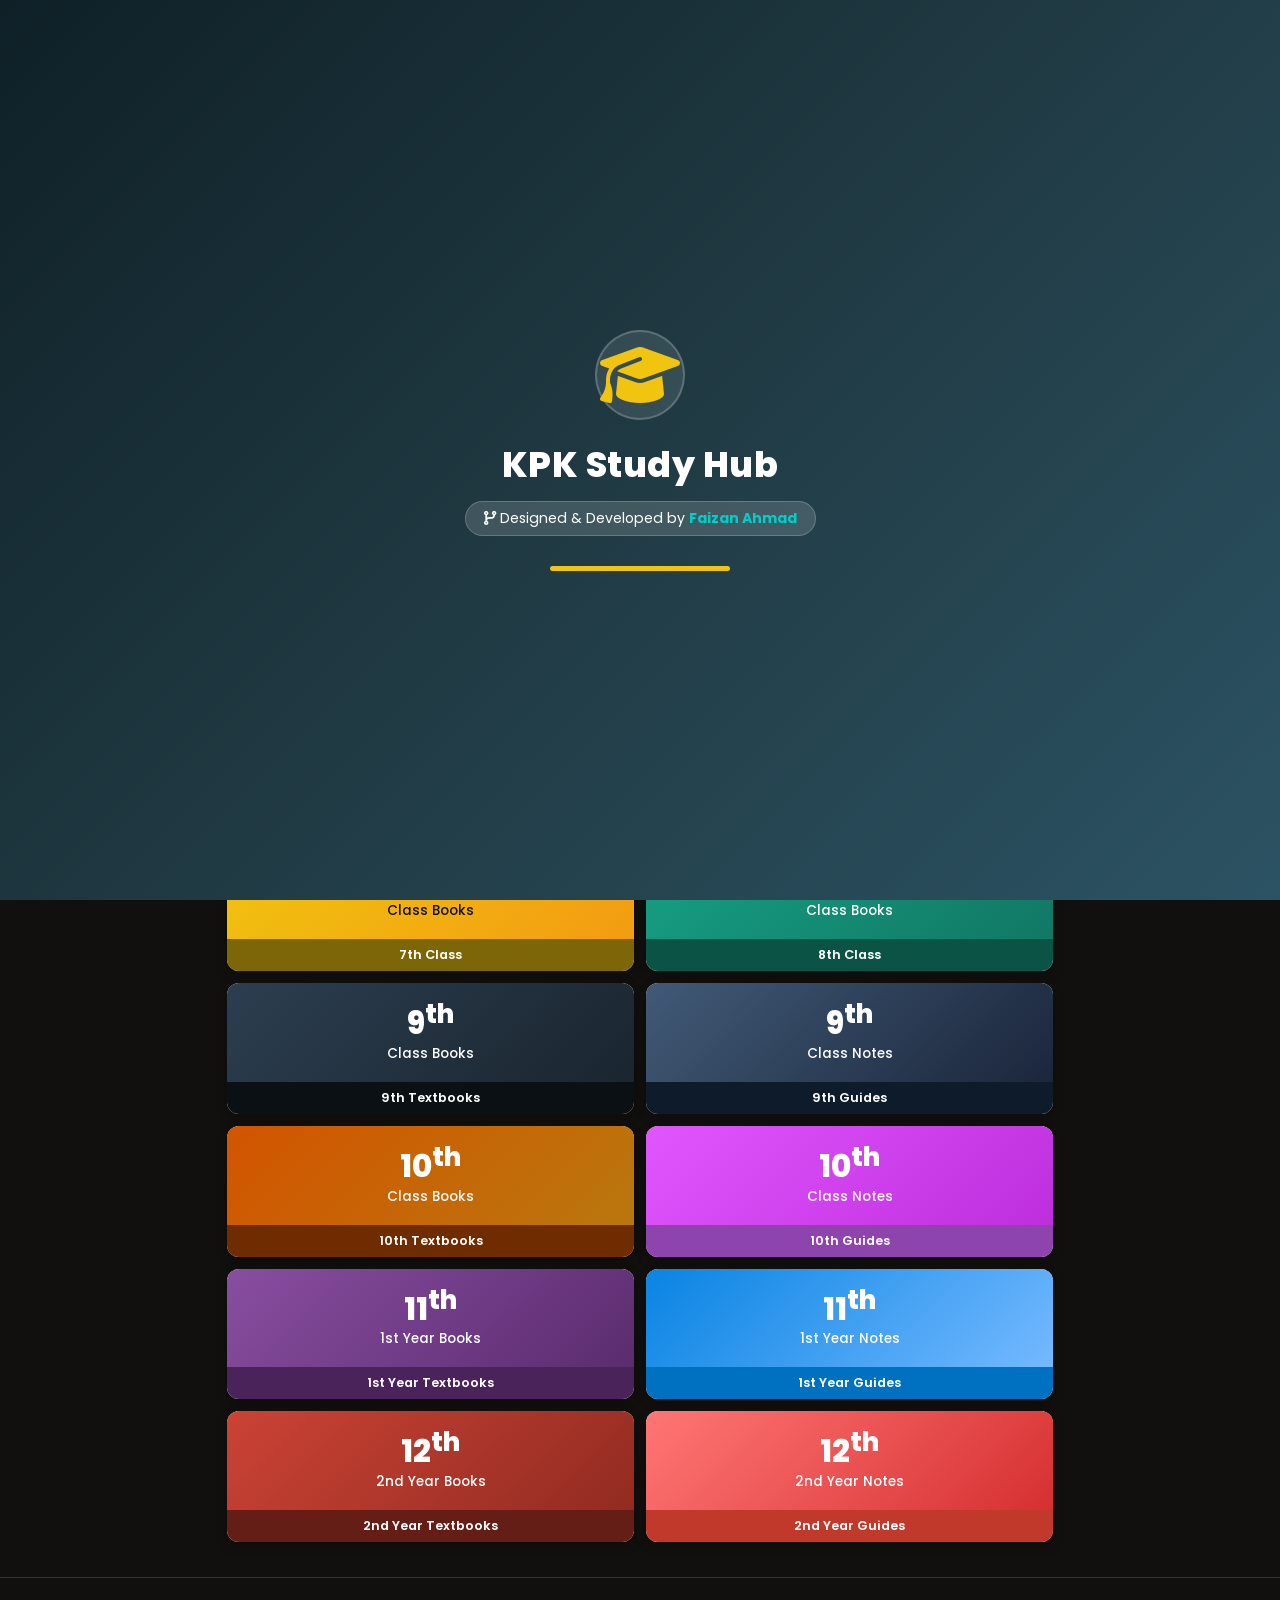
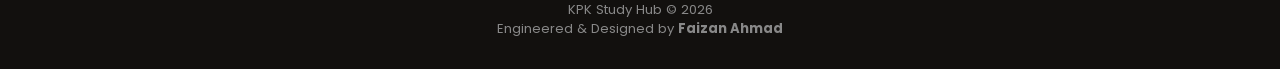
==== commit 78456453: "Add files via upload" ====
--- a/index.html
+++ b/index.html
@@ -1,13 +1,16 @@
 <!DOCTYPE html>
 <html lang="en">
+
 <head>
     <meta charset="UTF-8">
     <meta name="viewport" content="width=device-width, initial-scale=1.0">
     <title>KPK Study Hub - Educational Portal</title>
     <link rel="stylesheet" href="https://cdnjs.cloudflare.com/ajax/libs/font-awesome/6.4.0/css/all.min.css">
-    <link href="https://fonts.googleapis.com/css2?family=Poppins:wght@300;400;500;600;700;800&display=swap" rel="stylesheet">
+    <link href="https://fonts.googleapis.com/css2?family=Poppins:wght@300;400;500;600;700;800&display=swap"
+        rel="stylesheet">
     <link rel="stylesheet" href="style.css">
 </head>
+
 <body class="dark-theme">
 
     <!-- WELCOME SPLASH SCREEN -->
@@ -46,13 +49,9 @@
             <i class="fa-solid fa-graduation-cap"></i>
             <div class="logo-text">
                 <h2>KPK Study Hub</h2>
-                <span>By Faizan Ahmad</span>
             </div>
         </div>
         <div class="nav-actions">
-            <button class="nav-btn" onclick="toggleAppTheme()" title="Toggle Day/Night Mode">
-                <i id="themeIcon" class="fa-solid fa-eye"></i>
-            </button>
             <button class="nav-btn" onclick="showHistorySection()" title="Downloads & History">
                 <i class="fa-solid fa-download"></i>
             </button>
@@ -60,7 +59,7 @@
                 <i class="fa-solid fa-bars"></i>
             </button>
         </div>
-    </header>
+    </header> 
 
     <!-- FULL SCREEN SIDEBAR MENU OVERLAY -->
     <div id="sidebarMenu" class="sidebar-menu-fullscreen hidden-menu">
@@ -71,9 +70,10 @@
             <h3 class="menu-center-title">Menu</h3>
             <div style="width: 70px;"></div>
         </div>
-        
+
         <div class="fullscreen-menu-body">
-            <!-- Developer Branding Box -->
+
+            <!-- Developer Profile Box -->
             <div class="menu-card-box dev-profile-card">
                 <div class="dev-avatar">
                     <i class="fa-solid fa-user-gear"></i>
@@ -85,11 +85,12 @@
                 </div>
             </div>
 
-            <!-- Contact Developer Section -->
+            <!-- Contact with Developer -->
             <div class="menu-card-box">
                 <div class="menu-card-title"><i class="fa-brands fa-whatsapp text-success"></i> Contact with Developer</div>
                 <div class="menu-card-desc">Need assistance or want to suggest study material? Chat directly via WhatsApp.</div>
-                <a href="https://wa.me/923489573662?text=Assalam-o-Alaikum%20Faizan%20Ahmad!%20Mujhe%20KPK%20Study%20Hub%20app%20ke%20bare%20mein%20baat%20karni%20hai." target="_blank" class="wa-btn">
+                <a href="https://wa.me/923489573662?text=Assalam-o-Alaikum%20Faizan%20Ahmad!%20Mujhe%20KPK%20Study%20Hub%20app%20ke%20bare%20mein%20baat%20karni%20hai."
+                    target="_blank" class="wa-btn">
                     <i class="fa-brands fa-whatsapp"></i> Chat on WhatsApp (03489573662)
                 </a>
             </div>
@@ -98,7 +99,8 @@
             <div class="menu-card-box">
                 <div class="menu-card-title"><i class="fa-solid fa-sliders"></i> App Options</div>
                 
-                <a href="mailto:faizanaahmad091@gmail.com?subject=Feedback%20for%20KPK%20Study%20Hub" class="menu-item-row">
+                <a href="mailto:faizanaahmad091@gmail.com?subject=Feedback%20for%20KPK%20Study%20Hub"
+                    class="menu-item-row">
                     <div class="mi-icon email-bg"><i class="fa-solid fa-envelope"></i></div>
                     <div class="mi-text">
                         <strong>Send Direct Feedback</strong>
@@ -124,12 +126,29 @@
                     </div>
                     <i class="fa-solid fa-chevron-right arrow-icon"></i>
                 </div>
+
+                <!-- Theme / Eye Comfort Selector placed right below Share App -->
+                <div style="padding-top: 12px; margin-top: 8px; border-top: 1px solid #2a2a2a;">
+                    <div style="font-size: 0.88rem; font-weight: 600; color: #fff; margin-bottom: 8px; display: flex; align-items: center; gap: 8px;">
+                        <i class="fa-solid fa-palette" style="color: #f1c40f;"></i> App Themes & Eye Comfort
+                    </div>
+                    <div class="theme-palette-grid">
+                        <button class="theme-pill dark-pill" onclick="setAppTheme('dark-theme')"><i class="fa-solid fa-moon"></i> Dark Pitch</button>
+                        <button class="theme-pill light-pill" onclick="setAppTheme('light-theme')"><i class="fa-solid fa-sun"></i> Clean White</button>
+                        <button class="theme-pill emerald-pill" onclick="setAppTheme('emerald-theme')"><i class="fa-solid fa-leaf"></i> Emerald Green</button>
+                        <button class="theme-pill blue-pill" onclick="setAppTheme('blue-theme')"><i class="fa-solid fa-water"></i> Royal Blue</button>
+                        <button class="theme-pill purple-pill" onclick="setAppTheme('purple-theme')"><i class="fa-solid fa-wand-magic-sparkles"></i> Deep Purple</button>
+                        <button class="theme-pill orange-pill" onclick="setAppTheme('orange-theme')"><i class="fa-solid fa-fire"></i> Sunset Orange</button>
+                        <button class="theme-pill ruby-pill" onclick="setAppTheme('ruby-theme')"><i class="fa-solid fa-gem"></i> Midnight Ruby</button>
+                    </div>
+                </div>
             </div>
 
             <!-- Legal & Information -->
             <div class="menu-card-box">
                 <div class="menu-card-title"><i class="fa-solid fa-shield-halved"></i> Legal & Information</div>
-                <div class="menu-item-row" onclick="showCustomAlert('Privacy Policy', 'All textbooks and past papers are provided free of charge to help students across Khyber Pakhtunkhwa.')">
+                <div class="menu-item-row"
+                    onclick="showCustomAlert('Privacy Policy', 'All textbooks and past papers are provided free of charge to help students across Khyber Pakhtunkhwa.')">
                     <div class="mi-icon policy-bg"><i class="fa-solid fa-lock"></i></div>
                     <div class="mi-text">
                         <strong>Privacy Policy</strong>
@@ -138,21 +157,32 @@
                     <i class="fa-solid fa-chevron-right arrow-icon"></i>
                 </div>
             </div>
+
         </div>
     </div>
 
     <!-- MAIN APP CONTAINER -->
     <div class="container">
-        
+
         <!-- Search Box -->
         <div class="search-box">
             <i class="fa-solid fa-magnifying-glass"></i>
-            <input type="text" id="searchInput" oninput="filterBooks()" placeholder="Search Class, Subject, Past Papers...">
+            <input type="text" id="searchInput" oninput="filterBooks()"
+                placeholder="Search Class, Subject, Past Papers...">
         </div>
 
         <!-- MAIN HOME SECTION -->
         <div id="mainHomeSection" class="content-section">
-            
+
+            <!-- 3D Professional Animated Board Results Card -->
+            <div onclick="showCategory('board_results')" style="background: linear-gradient(135deg, #ff4757, #ff6b81); color: white; border-radius: 14px; padding: 16px 20px; display: flex; align-items: center; gap: 16px; cursor: pointer; box-shadow: 0 10px 25px rgba(255, 71, 87, 0.4), inset 0 1px 3px rgba(255,255,255,0.4); transform: perspective(1000px) translateZ(0); transition: transform 0.2s ease, box-shadow 0.2s ease; margin-bottom: 14px;" onmouseover="this.style.transform='translateY(-3px) scale(1.01)'; this.style.boxShadow='0 15px 30px rgba(255, 71, 87, 0.5)';" onmouseout="this.style.transform='translateY(0) scale(1)'; this.style.boxShadow='0 10px 25px rgba(255, 71, 87, 0.4)';">
+                <div style="font-size: 32px; background: rgba(255,255,255,0.2); width: 50px; height: 50px; display: flex; align-items: center; justify-content: center; border-radius: 10px; flex-shrink: 0;"><i class="fa-solid fa-award"></i></div>
+                <div style="flex: 1;">
+                    <h3 style="margin: 0 0 3px 0; font-size: 17px; font-weight: 700; letter-spacing: 0.3px;">Official Board Results Archive</h3>
+                </div>
+                <i class="fa-solid fa-chevron-right" style="font-size: 14px; opacity: 0.8;"></i>
+            </div>
+
             <!-- SPECIAL CARD: All KPK Boards Past Papers -->
             <div class="special-past-paper-card" onclick="showCategory('past_papers')">
                 <div class="spc-icon"><i class="fa-solid fa-file-shield"></i></div>
@@ -168,46 +198,100 @@
             </div>
 
             <div class="category-grid">
-                <!-- Classes 1 to 8 -->
-                <div class="grid-card style-c1" onclick="showCategory('class1')"><div class="gc-top"><h3>1<sup>st</sup></h3><span>Class Books</span></div><div class="gc-bot">1st Class</div></div>
-                <div class="grid-card style-c2" onclick="showCategory('class2')"><div class="gc-top"><h3>2<sup>nd</sup></h3><span>Class Books</span></div><div class="gc-bot">2nd Class</div></div>
-                <div class="grid-card style-c3" onclick="showCategory('class3')"><div class="gc-top"><h3>3<sup>rd</sup></h3><span>Class Books</span></div><div class="gc-bot">3rd Class</div></div>
-                <div class="grid-card style-c4" onclick="showCategory('class4')"><div class="gc-top"><h3>4<sup>th</sup></h3><span>Class Books</span></div><div class="gc-bot">4th Class</div></div>
-                <div class="grid-card style-c5" onclick="showCategory('class5')"><div class="gc-top"><h3>5<sup>th</sup></h3><span>Class Books</span></div><div class="gc-bot">5th Class</div></div>
-                <div class="grid-card style-c6" onclick="showCategory('class6')"><div class="gc-top"><h3>6<sup>th</sup></h3><span>Class Books</span></div><div class="gc-bot">6th Class</div></div>
-                <div class="grid-card style-c7" onclick="showCategory('class7')"><div class="gc-top"><h3>7<sup>th</sup></h3><span>Class Books</span></div><div class="gc-bot">7th Class</div></div>
-                <div class="grid-card style-c8" onclick="showCategory('class8')"><div class="gc-top"><h3>8<sup>th</sup></h3><span>Class Books</span></div><div class="gc-bot">8th Class</div></div>
-
-                <!-- Classes 9th to 12th -->
-                <div class="grid-card style-c9" onclick="showCategory('class9_books')"><div class="gc-top"><h3>9<sup>th</sup></h3><span>Class Books</span></div><div class="gc-bot">9th Textbooks</div></div>
-                <div class="grid-card style-c9-notes" onclick="showCategory('class9_notes')"><div class="gc-top"><h3>9<sup>th</sup></h3><span>Class Notes</span></div><div class="gc-bot">9th Guides</div></div>
-
-                <div class="grid-card style-c10" onclick="showCategory('class10_books')"><div class="gc-top"><h3>10<sup>th</sup></h3><span>Class Books</span></div><div class="gc-bot">10th Textbooks</div></div>
-                <div class="grid-card style-c10-notes" onclick="showCategory('class10_notes')"><div class="gc-top"><h3>10<sup>th</sup></h3><span>Class Notes</span></div><div class="gc-bot">10th Guides</div></div>
-
-                <div class="grid-card style-c11" onclick="showCategory('class11_books')"><div class="gc-top"><h3>11<sup>th</sup></h3><span>1st Year Books</span></div><div class="gc-bot">1st Year Textbooks</div></div>
-                <div class="grid-card style-c11-notes" onclick="showCategory('class11_notes')"><div class="gc-top"><h3>11<sup>th</sup></h3><span>1st Year Notes</span></div><div class="gc-bot">1st Year Guides</div></div>
-
-                <div class="grid-card style-c12" onclick="showCategory('class12_books')"><div class="gc-top"><h3>12<sup>th</sup></h3><span>2nd Year Books</span></div><div class="gc-bot">2nd Year Textbooks</div></div>
-                <div class="grid-card style-c12-notes" onclick="showCategory('class12_notes')"><div class="gc-top"><h3>12<sup>th</sup></h3><span>2nd Year Notes</span></div><div class="gc-bot">2nd Year Guides</div></div>
+                <div class="grid-card style-c1" onclick="showCategory('class1')">
+                    <div class="gc-top"><h3>1<sup>st</sup></h3><span>Class Books</span></div>
+                    <div class="gc-bot">1st Class</div>
+                </div>
+                <div class="grid-card style-c2" onclick="showCategory('class2')">
+                    <div class="gc-top"><h3>2<sup>nd</sup></h3><span>Class Books</span></div>
+                    <div class="gc-bot">2nd Class</div>
+                </div>
+                <div class="grid-card style-c3" onclick="showCategory('class3')">
+                    <div class="gc-top"><h3>3<sup>rd</sup></h3><span>Class Books</span></div>
+                    <div class="gc-bot">3rd Class</div>
+                </div>
+                <div class="grid-card style-c4" onclick="showCategory('class4')">
+                    <div class="gc-top"><h3>4<sup>th</sup></h3><span>Class Books</span></div>
+                    <div class="gc-bot">4th Class</div>
+                </div>
+                <div class="grid-card style-c5" onclick="showCategory('class5')">
+                    <div class="gc-top"><h3>5<sup>th</sup></h3><span>Class Books</span></div>
+                    <div class="gc-bot">5th Class</div>
+                </div>
+                <div class="grid-card style-c6" onclick="showCategory('class6')">
+                    <div class="gc-top"><h3>6<sup>th</sup></h3><span>Class Books</span></div>
+                    <div class="gc-bot">6th Class</div>
+                </div>
+                <div class="grid-card style-c7" onclick="showCategory('class7')">
+                    <div class="gc-top"><h3>7<sup>th</sup></h3><span>Class Books</span></div>
+                    <div class="gc-bot">7th Class</div>
+                </div>
+                <div class="grid-card style-c8" onclick="showCategory('class8')">
+                    <div class="gc-top"><h3>8<sup>th</sup></h3><span>Class Books</span></div>
+                    <div class="gc-bot">8th Class</div>
+                </div>
+
+                <div class="grid-card style-c9" onclick="showCategory('class9_books')">
+                    <div class="gc-top"><h3>9<sup>th</sup></h3><span>Class Books</span></div>
+                    <div class="gc-bot">9th Textbooks</div>
+                </div>
+                <div class="grid-card style-c9-notes" onclick="showCategory('class9_notes')">
+                    <div class="gc-top"><h3>9<sup>th</sup></h3><span>Class Notes</span></div>
+                    <div class="gc-bot">9th Guides</div>
+                </div>
+
+                <div class="grid-card style-c10" onclick="showCategory('class10_books')">
+                    <div class="gc-top"><h3>10<sup>th</sup></h3><span>Class Books</span></div>
+                    <div class="gc-bot">10th Textbooks</div>
+                </div>
+                <div class="grid-card style-c10-notes" onclick="showCategory('class10_notes')">
+                    <div class="gc-top"><h3>10<sup>th</sup></h3><span>Class Notes</span></div>
+                    <div class="gc-bot">10th Guides</div>
+                </div>
+
+                <div class="grid-card style-c11" onclick="showCategory('class11_books')">
+                    <div class="gc-top"><h3>11<sup>th</sup></h3><span>1st Year Books</span></div>
+                    <div class="gc-bot">1st Year Textbooks</div>
+                </div>
+                <div class="grid-card style-c11-notes" onclick="showCategory('class11_notes')">
+                    <div class="gc-top"><h3>11<sup>th</sup></h3><span>1st Year Notes</span></div>
+                    <div class="gc-bot">1st Year Guides</div>
+                </div>
+
+                <div class="grid-card style-c12" onclick="showCategory('class12_books')">
+                    <div class="gc-top"><h3>12<sup>th</sup></h3><span>2nd Year Books</span></div>
+                    <div class="gc-bot">2nd Year Textbooks</div>
+                </div>
+                <div class="grid-card style-c12-notes" onclick="showCategory('class12_notes')">
+                    <div class="gc-top"><h3>12<sup>th</sup></h3><span>2nd Year Notes</span></div>
+                    <div class="gc-bot">2nd Year Guides</div>
+                </div>
             </div>
         </div>
 
         <!-- Dynamic Subject View Section Container -->
         <div id="subjectViewContainer" class="content-section hidden-section">
-            <button class="back-btn" onclick="showMainHome()"><i class="fa-solid fa-arrow-left"></i> Back to Home</button>
-            <div id="subjectSectionTitle" class="section-title"><i class="fa-solid fa-book-open"></i> Subjects</div>
+            <div class="subject-header-bar">
+                <button class="icon-back-btn" onclick="showMainHome()" title="Back to Home">
+                    <i class="fa-solid fa-arrow-left"></i>
+                </button>
+                <div id="subjectSectionTitle" class="subject-header-title">Subjects</div>
+            </div>
             <div id="subjectGridCards" class="subject-grid-cards"></div>
         </div>
 
         <!-- DOWNLOAD HISTORY SECTION -->
         <div id="historySection" class="content-section hidden-section">
-            <button class="back-btn" onclick="showMainHome()"><i class="fa-solid fa-arrow-left"></i> Back to Home</button>
-            <div class="section-title"><i class="fa-solid fa-clock-rotate-left"></i> Opened & Downloaded PDFs</div>
+            <div class="subject-header-bar">
+                <button class="icon-back-btn" onclick="showMainHome()" title="Back to Home">
+                    <i class="fa-solid fa-arrow-left"></i>
+                </button>
+                <div class="subject-header-title"><i class="fa-solid fa-clock-rotate-left"></i> Opened & Downloaded PDFs</div>
+            </div>
             <div id="historyList"></div>
         </div>
 
-    </div>
+    </div> 
 
     <!-- FOOTER -->
     <footer class="app-footer">
@@ -217,4 +301,5 @@
 
     <script src="app.js"></script>
 </body>
+
 </html>
--- a/style.css
+++ b/style.css
@@ -1,3 +1,7 @@
+/* ==========================================
+   KPK Study Hub - Official Professional Stylesheet
+   ========================================== */
+
 * {
     margin: 0;
     padding: 0;
@@ -147,12 +151,28 @@
     margin: 0 auto 14px auto;
 }
 
-.info-icon-bg { background: #fef9e7; color: #f39c12; }
-
-.modal-card h3 { font-size: 1.3rem; font-weight: 700; margin-bottom: 6px; }
-.modal-card p { font-size: 0.9rem; color: #7f8c8d; margin-bottom: 22px; line-height: 1.4; }
-
-.modal-actions { display: flex; gap: 12px; }
+.info-icon-bg {
+    background: #fef9e7;
+    color: #f39c12;
+}
+
+.modal-card h3 {
+    font-size: 1.3rem;
+    font-weight: 700;
+    margin-bottom: 6px;
+}
+
+.modal-card p {
+    font-size: 0.9rem;
+    color: #7f8c8d;
+    margin-bottom: 22px;
+    line-height: 1.4;
+}
+
+.modal-actions {
+    display: flex;
+    gap: 12px;
+}
 
 .btn-confirm {
     flex: 1;
@@ -165,6 +185,7 @@
     cursor: pointer;
 }
 
+/* --- HIGH-PROFILE 3D ANIMATED RUNNING GRADIENT NAVBAR (Clean & Fixed) --- */
 .navbar {
     padding: 14px 20px;
     display: flex;
@@ -173,20 +194,68 @@
     position: sticky;
     top: 0;
     z-index: 1000;
-    box-shadow: 0 4px 15px rgba(0, 0, 0, 0.3);
-}
-
-body.dark-theme .navbar { background-color: #1a1614; color: #fff; }
-body.light-theme .navbar { background-color: #2c3e50; color: #fff; }
-
-.logo-container { display: flex; align-items: center; gap: 12px; cursor: pointer; }
-.logo-container i { font-size: 1.9rem; color: #f1c40f; }
-
-.logo-text h2 { font-size: 1.15rem; font-weight: 700; line-height: 1.1; }
-.logo-text span { font-size: 0.68rem; opacity: 0.8; color: #00cec9; display: block; }
-
-.nav-actions { display: flex; gap: 14px; }
-.nav-btn { background: transparent; border: none; color: #fff; font-size: 1.25rem; cursor: pointer; padding: 6px; }
+    background: linear-gradient(270deg, #1e1b18, #2c3e50, #8e44ad, #16a085, #1e1b18);
+    background-size: 400% 400%;
+    animation: gradientRunningAnimation 10s ease infinite;
+    box-shadow: 0 6px 20px rgba(0, 0, 0, 0.4);
+    border-bottom: 1.5px solid rgba(255, 255, 255, 0.15);
+    color: #fff;
+}
+
+@keyframes gradientRunningAnimation {
+    0% { background-position: 0% 50%; }
+    50% { background-position: 100% 50%; }
+    100% { background-position: 0% 50%; }
+}
+
+.logo-container {
+    display: flex;
+    align-items: center;
+    gap: 12px;
+    cursor: pointer;
+}
+
+.logo-container i {
+    font-size: 1.9rem;
+    color: #f1c40f;
+}
+
+.logo-text h2 {
+    font-size: 1.15rem;
+    font-weight: 700;
+    line-height: 1.2;
+}
+
+.logo-text span {
+    font-size: 0.68rem;
+    opacity: 0.8;
+    color: #00cec9;
+    display: block;
+}
+
+.nav-actions {
+    display: flex;
+    gap: 14px;
+}
+
+.nav-btn {
+    background: rgba(255, 255, 255, 0.15);
+    border: none;
+    color: #fff;
+    width: 38px;
+    height: 38px;
+    border-radius: 50%;
+    display: flex;
+    align-items: center;
+    justify-content: center;
+    font-size: 1.1rem;
+    cursor: pointer;
+    transition: background 0.2s;
+}
+
+.nav-btn:hover {
+    background: rgba(255, 255, 255, 0.3);
+}
 
 .sidebar-menu-fullscreen {
     position: fixed;
@@ -202,7 +271,9 @@
     overflow-y: auto;
 }
 
-.hidden-menu { display: none !important; }
+.hidden-menu {
+    display: none !important;
+}
 
 .fullscreen-menu-header {
     background-color: #1a1614;
@@ -235,7 +306,12 @@
     color: #fff;
 }
 
-.fullscreen-menu-body { padding: 22px 16px; max-width: 600px; margin: 0 auto; width: 100%; }
+.fullscreen-menu-body {
+    padding: 22px 16px;
+    max-width: 600px;
+    margin: 0 auto;
+    width: 100%;
+}
 
 .menu-card-box {
     background: #1e1b18;
@@ -265,12 +341,42 @@
     color: #f1c40f;
 }
 
-.dev-role { font-size: 0.72rem; background: rgba(255, 255, 255, 0.2); padding: 3px 10px; border-radius: 10px; display: inline-block; margin-bottom: 4px; }
-.dev-info h2 { font-size: 1.3rem; font-weight: 700; color: #fff; }
-.dev-info p { font-size: 0.8rem; color: #aaa; }
-
-.menu-card-title { font-size: 1.05rem; font-weight: 700; margin-bottom: 4px; color: #fff; display: flex; align-items: center; gap: 8px; }
-.menu-card-desc { font-size: 0.82rem; color: #aaa; margin-bottom: 14px; line-height: 1.3; }
+.dev-role {
+    font-size: 0.72rem;
+    background: rgba(255, 255, 255, 0.2);
+    padding: 3px 10px;
+    border-radius: 10px;
+    display: inline-block;
+    margin-bottom: 4px;
+}
+
+.dev-info h2 {
+    font-size: 1.3rem;
+    font-weight: 700;
+    color: #fff;
+}
+
+.dev-info p {
+    font-size: 0.8rem;
+    color: #aaa;
+}
+
+.menu-card-title {
+    font-size: 1.05rem;
+    font-weight: 700;
+    margin-bottom: 4px;
+    color: #fff;
+    display: flex;
+    align-items: center;
+    gap: 8px;
+}
+
+.menu-card-desc {
+    font-size: 0.82rem;
+    color: #aaa;
+    margin-bottom: 14px;
+    line-height: 1.3;
+}
 
 .wa-btn {
     background-color: #27ae60;
@@ -296,23 +402,130 @@
     color: inherit;
 }
 
-.menu-item-row:last-child { border-bottom: none; }
-
-.mi-icon { width: 42px; height: 42px; border-radius: 10px; display: flex; align-items: center; justify-content: center; font-size: 1.15rem; margin-right: 14px; }
-.email-bg { background: rgba(26, 188, 156, 0.15); color: #1abc9c; }
-.rate-bg { background: rgba(241, 196, 15, 0.15); color: #f1c40f; }
-.share-bg { background: rgba(41, 128, 185, 0.15); color: #3498db; }
-.policy-bg { background: rgba(155, 89, 182, 0.15); color: #9b59b6; }
-
-.mi-text strong { display: block; font-size: 0.95rem; color: #fff; }
-.mi-text small { font-size: 0.75rem; color: #888; }
-.arrow-icon { color: #555; margin-left: auto; font-size: 0.85rem; }
-
-.container { max-width: 850px; margin: 15px auto; padding: 0 12px; }
-
-.search-box { position: relative; margin-bottom: 20px; }
-.search-box i { position: absolute; left: 16px; top: 50%; transform: translateY(-50%); color: #7f8c8d; }
-.search-box input { width: 100%; padding: 12px 16px 12px 45px; border-radius: 25px; border: 1px solid #dcdde1; outline: none; font-size: 0.95rem; background: #fff; color: #333; box-shadow: 0 2px 8px rgba(0,0,0,0.1); }
+.menu-item-row:last-child {
+    border-bottom: none;
+}
+
+.mi-icon {
+    width: 42px;
+    height: 42px;
+    border-radius: 10px;
+    display: flex;
+    align-items: center;
+    justify-content: center;
+    font-size: 1.15rem;
+    margin-right: 14px;
+}
+
+.email-bg {
+    background: rgba(26, 188, 156, 0.15);
+    color: #1abc9c;
+}
+
+.rate-bg {
+    background: rgba(241, 196, 15, 0.15);
+    color: #f1c40f;
+}
+
+.share-bg {
+    background: rgba(41, 128, 185, 0.15);
+    color: #3498db;
+}
+
+.policy-bg {
+    background: rgba(155, 89, 182, 0.15);
+    color: #9b59b6;
+}
+
+.mi-text strong {
+    display: block;
+    font-size: 0.95rem;
+    color: #fff;
+}
+
+.mi-text small {
+    font-size: 0.75rem;
+    color: #888;
+}
+
+.arrow-icon {
+    color: #555;
+    margin-left: auto;
+    font-size: 0.85rem;
+}
+
+/* --- THEME PALETTES STYLING --- */
+.theme-palette-grid {
+    display: grid;
+    grid-template-columns: repeat(2, 1fr);
+    gap: 10px;
+    margin-top: 10px;
+}
+
+.theme-pill {
+    padding: 10px 14px;
+    border-radius: 10px;
+    border: none;
+    font-size: 0.85rem;
+    font-weight: 600;
+    cursor: pointer;
+    display: flex;
+    align-items: center;
+    gap: 8px;
+    color: #fff;
+    transition: transform 0.2s ease, opacity 0.2s ease;
+}
+
+.theme-pill:hover {
+    transform: translateY(-2px);
+    opacity: 0.9;
+}
+
+.dark-pill { background: #12100e; border: 1px solid #444; }
+.light-pill { background: #f1f4f8; color: #2c3e50; border: 1px solid #ccc; }
+.emerald-pill { background: #065f46; color: #ecfdf5; }
+.blue-pill { background: linear-gradient(135deg, #1b4f72, #2980b9); }
+.purple-pill { background: linear-gradient(135deg, #512e5f, #8e44ad); }
+.orange-pill { background: linear-gradient(135deg, #7e5109, #d35400); }
+.ruby-pill { background: linear-gradient(135deg, #641e16, #c0392b); }
+
+/* Theme Body Background Colors */
+body.emerald-theme { background-color: #0b1f17; color: #e2f0d9; }
+body.blue-theme { background-color: #0d1b2a; color: #e0f2fe; }
+body.purple-theme { background-color: #18122b; color: #f3e8ff; }
+body.orange-theme { background-color: #1f140c; color: #ffedd5; }
+body.ruby-theme { background-color: #1c0c0c; color: #ffe4e6; }
+
+.container {
+    max-width: 850px;
+    margin: 15px auto;
+    padding: 0 12px;
+}
+
+.search-box {
+    position: relative;
+    margin-bottom: 20px;
+}
+
+.search-box i {
+    position: absolute;
+    left: 16px;
+    top: 50%;
+    transform: translateY(-50%);
+    color: #7f8c8d;
+}
+
+.search-box input {
+    width: 100%;
+    padding: 12px 16px 12px 45px;
+    border-radius: 25px;
+    border: 1px solid #dcdde1;
+    outline: none;
+    font-size: 0.95rem;
+    background: #fff;
+    color: #333;
+    box-shadow: 0 2px 8px rgba(0, 0, 0, 0.1);
+}
 
 .special-past-paper-card {
     background: linear-gradient(135deg, #8e44ad, #3498db);
@@ -324,73 +537,293 @@
     gap: 16px;
     margin-bottom: 22px;
     cursor: pointer;
-    box-shadow: 0 6px 18px rgba(0,0,0,0.35);
-    border: 2px solid rgba(255,255,255,0.2);
-}
-
-.spc-icon { font-size: 2.2rem; background: rgba(255,255,255,0.2); width: 55px; height: 55px; border-radius: 12px; display: flex; align-items: center; justify-content: center; }
-.spc-info { flex: 1; }
-.spc-info h3 { font-size: 1.15rem; font-weight: 700; margin-bottom: 3px; }
-.spc-info p { font-size: 0.8rem; opacity: 0.9; }
-
-.section-title { font-size: 1.15rem; font-weight: 700; margin: 18px 0 14px 0; display: flex; align-items: center; gap: 10px; border-bottom: 2.5px solid #f1c40f; padding-bottom: 6px; }
+    box-shadow: 0 6px 18px rgba(0, 0, 0, 0.35);
+    border: 2px solid rgba(255, 255, 255, 0.2);
+}
+
+.spc-icon {
+    font-size: 2.2rem;
+    background: rgba(255, 255, 255, 0.2);
+    width: 55px;
+    height: 55px;
+    border-radius: 12px;
+    display: flex;
+    align-items: center;
+    justify-content: center;
+}
+
+.spc-info {
+    flex: 1;
+}
+
+.spc-info h3 {
+    font-size: 1.15rem;
+    font-weight: 700;
+    margin-bottom: 3px;
+}
+
+.spc-info p {
+    font-size: 0.8rem;
+    opacity: 0.9;
+}
+
+.section-title {
+    font-size: 1.15rem;
+    font-weight: 700;
+    margin: 18px 0 14px 0;
+    display: flex;
+    align-items: center;
+    gap: 10px;
+    border-bottom: 2.5px solid #f1c40f;
+    padding-bottom: 6px;
+}
+
 body.dark-theme .section-title { color: #fff; }
 body.light-theme .section-title { color: #2c3e50; }
 
-.back-btn { background-color: #2b2621; color: #fff; border: none; padding: 9px 18px; border-radius: 20px; font-size: 0.88rem; font-weight: 600; cursor: pointer; margin-bottom: 14px; display: inline-flex; align-items: center; gap: 8px; }
-
-.category-grid { display: grid; grid-template-columns: repeat(2, 1fr); gap: 12px; }
-
-.grid-card { border-radius: 12px; overflow: hidden; text-align: center; box-shadow: 0 4px 12px rgba(0,0,0,0.25); cursor: pointer; background: #fff; }
-.gc-top { padding: 18px 8px; color: #fff; min-height: 90px; display: flex; flex-direction: column; justify-content: center; align-items: center; }
-.gc-top h3 { font-size: 1.95rem; line-height: 1; font-weight: 800; }
-.gc-top span { font-size: 0.85rem; font-weight: 500; margin-top: 4px; }
-.gc-bot { padding: 7px 4px; font-size: 0.8rem; font-weight: 600; color: #fff; }
-
-.style-c1 .gc-top { background: linear-gradient(135deg, #1abc9c, #16a085); } .style-c1 .gc-bot { background: #0e6251; }
-.style-c2 .gc-top { background: linear-gradient(135deg, #3498db, #2980b9); } .style-c2 .gc-bot { background: #1b4f72; }
-.style-c3 .gc-top { background: linear-gradient(135deg, #9b59b6, #8e44ad); } .style-c3 .gc-bot { background: #512e5f; }
-.style-c4 .gc-top { background: linear-gradient(135deg, #e67e22, #d35400); } .style-c4 .gc-bot { background: #7e5109; }
-.style-c5 .gc-top { background: linear-gradient(135deg, #e74c3c, #c0392b); } .style-c5 .gc-bot { background: #78281f; }
-.style-c6 .gc-top { background: linear-gradient(135deg, #2ecc71, #27ae60); } .style-c6 .gc-bot { background: #145a32; }
-.style-c7 .gc-top { background: linear-gradient(135deg, #f1c40f, #f39c12); color: #111; } .style-c7 .gc-bot { background: #7d6608; color: #fff; }
-.style-c8 .gc-top { background: linear-gradient(135deg, #16a085, #117864); } .style-c8 .gc-bot { background: #0b5345; }
-.style-c9 .gc-top { background: linear-gradient(135deg, #2c3e50, #1a252f); } .style-c9 .gc-bot { background: #0b1014; }
-.style-c9-notes .gc-top { background: linear-gradient(135deg, #415a77, #1b263b); } .style-c9-notes .gc-bot { background: #0d1b2a; }
-.style-c10 .gc-top { background: linear-gradient(135deg, #d35400, #b9770e); } .style-c10 .gc-bot { background: #6e2c00; }
-.style-c10-notes .gc-top { background: linear-gradient(135deg, #e056fd, #be2edd); } .style-c10-notes .gc-bot { background: #8e44ad; }
-.style-c11 .gc-top { background: linear-gradient(135deg, #884ea0, #5b2c6f); } .style-c11 .gc-bot { background: #4a235a; }
-.style-c11-notes .gc-top { background: linear-gradient(135deg, #0984e3, #74b9ff); } .style-c11-notes .gc-bot { background: #0070c0; }
-.style-c12 .gc-top { background: linear-gradient(135deg, #cb4335, #922b21); } .style-c12 .gc-bot { background: #641e16; }
-.style-c12-notes .gc-top { background: linear-gradient(135deg, #ff7675, #d63031); } .style-c12-notes .gc-bot { background: #c0392b; }
-
-.subject-grid-cards { display: grid; grid-template-columns: repeat(2, 1fr); gap: 15px; }
+.subject-header-bar {
+    display: flex;
+    align-items: center;
+    gap: 14px;
+    background: linear-gradient(135deg, #1f2421, #111413);
+    padding: 12px 18px;
+    border-radius: 14px;
+    margin-bottom: 18px;
+    box-shadow: 0 4px 16px rgba(0,0,0,0.3);
+    border: 1px solid rgba(255, 255, 255, 0.08);
+}
+
+.icon-back-btn {
+    background: rgba(255, 255, 255, 0.12);
+    border: none;
+    color: #fff;
+    width: 40px;
+    height: 40px;
+    border-radius: 50%;
+    display: flex;
+    align-items: center;
+    justify-content: center;
+    cursor: pointer;
+    font-size: 17px;
+    transition: background 0.2s ease, transform 0.2s ease;
+}
+
+.icon-back-btn:hover {
+    background: rgba(255, 255, 255, 0.25);
+    transform: scale(1.05);
+}
+
+.subject-header-title {
+    font-size: 1.15rem;
+    font-weight: 700;
+    color: #fff;
+    display: flex;
+    align-items: center;
+    gap: 10px;
+    margin: 0;
+    letter-spacing: 0.3px;
+}
+
+.category-grid {
+    display: grid;
+    grid-template-columns: repeat(2, 1fr);
+    gap: 12px;
+}
+
+.grid-card {
+    border-radius: 12px;
+    overflow: hidden;
+    text-align: center;
+    box-shadow: 0 4px 12px rgba(0, 0, 0, 0.25);
+    cursor: pointer;
+    background: #fff;
+}
+
+.gc-top {
+    padding: 18px 8px;
+    color: #fff;
+    min-height: 90px;
+    display: flex;
+    flex-direction: column;
+    justify-content: center;
+    align-items: center;
+}
+
+.gc-top h3 {
+    font-size: 1.95rem;
+    line-height: 1;
+    font-weight: 800;
+}
+
+.gc-top span {
+    font-size: 0.85rem;
+    font-weight: 500;
+    margin-top: 4px;
+}
+
+.gc-bot {
+    padding: 7px 4px;
+    font-size: 0.8rem;
+    font-weight: 600;
+    color: #fff;
+}
+
+.style-c1 .gc-top { background: linear-gradient(135deg, #1abc9c, #16a085); }
+.style-c1 .gc-bot { background: #0e6251; }
+.style-c2 .gc-top { background: linear-gradient(135deg, #3498db, #2980b9); }
+.style-c2 .gc-bot { background: #1b4f72; }
+.style-c3 .gc-top { background: linear-gradient(135deg, #9b59b6, #8e44ad); }
+.style-c3 .gc-bot { background: #512e5f; }
+.style-c4 .gc-top { background: linear-gradient(135deg, #e67e22, #d35400); }
+.style-c4 .gc-bot { background: #7e5109; }
+.style-c5 .gc-top { background: linear-gradient(135deg, #e74c3c, #c0392b); }
+.style-c5 .gc-bot { background: #78281f; }
+.style-c6 .gc-top { background: linear-gradient(135deg, #2ecc71, #27ae60); }
+.style-c6 .gc-bot { background: #145a32; }
+.style-c7 .gc-top { background: linear-gradient(135deg, #f1c40f, #f39c12); color: #111; }
+.style-c7 .gc-bot { background: #7d6608; color: #fff; }
+.style-c8 .gc-top { background: linear-gradient(135deg, #16a085, #117864); }
+.style-c8 .gc-bot { background: #0b5345; }
+.style-c9 .gc-top { background: linear-gradient(135deg, #2c3e50, #1a252f); }
+.style-c9 .gc-bot { background: #0b1014; }
+.style-c9-notes .gc-top { background: linear-gradient(135deg, #415a77, #1b263b); }
+.style-c9-notes .gc-bot { background: #0d1b2a; }
+.style-c10 .gc-top { background: linear-gradient(135deg, #d35400, #b9770e); }
+.style-c10 .gc-bot { background: #6e2c00; }
+.style-c10-notes .gc-top { background: linear-gradient(135deg, #e056fd, #be2edd); }
+.style-c10-notes .gc-bot { background: #8e44ad; }
+.style-c11 .gc-top { background: linear-gradient(135deg, #884ea0, #5b2c6f); }
+.style-c11 .gc-bot { background: #4a235a; }
+.style-c11-notes .gc-top { background: linear-gradient(135deg, #0984e3, #74b9ff); }
+.style-c11-notes .gc-bot { background: #0070c0; }
+.style-c12 .gc-top { background: linear-gradient(135deg, #cb4335, #922b21); }
+.style-c12 .gc-bot { background: #641e16; }
+.style-c12-notes .gc-top { background: linear-gradient(135deg, #ff7675, #d63031); }
+.style-c12-notes .gc-bot { background: #c0392b; }
+
+.subject-grid-cards {
+    display: grid;
+    grid-template-columns: repeat(2, 1fr);
+    gap: 16px;
+}
 
 .subject-card {
+    background: #1e1b18;
+    border-radius: 16px;
+    overflow: hidden;
+    box-shadow: 0 6px 18px rgba(0, 0, 0, 0.3);
+    cursor: pointer;
+    border: 1px solid rgba(255, 255, 255, 0.08);
+    display: flex;
+    flex-direction: column;
+    transition: transform 0.25s ease, box-shadow 0.25s ease;
+}
+
+.subject-card:hover {
+    transform: translateY(-5px);
+    box-shadow: 0 10px 25px rgba(0, 0, 0, 0.45);
+}
+
+.sc-img {
+    height: 190px;
+    display: flex;
+    align-items: center;
+    justify-content: center;
+    position: relative;
+    font-size: 3.2rem;
+    color: #bdc3c7;
     background: #ffffff;
-    border-radius: 14px;
     overflow: hidden;
-    box-shadow: 0 4px 14px rgba(0,0,0,0.2);
-    cursor: pointer;
-    border: 1px solid #ddd;
-    display: flex;
-    flex-direction: column;
-}
-
-.sc-img { height: 130px; display: flex; align-items: center; justify-content: center; position: relative; font-size: 3.2rem; color: #2b1f1f; background: #eef2f3; }
-.sc-tag { position: absolute; top: 8px; right: 8px; background: #e74c3c; color: white; font-size: 0.68rem; padding: 3px 7px; border-radius: 4px; font-weight: 700; }
-.sc-tag-soon { background: #7f8c8d; }
-.sc-title { background-color: #1e1b18; color: #ffffff; padding: 12px 10px; text-align: center; font-size: 0.92rem; font-weight: 600; }
+}
+
+.sc-book-cover {
+    width: 100%;
+    height: 100%;
+    object-fit: cover;
+    transition: transform 0.3s ease;
+}
+
+.subject-card:hover .sc-book-cover {
+    transform: scale(1.05);
+}
+
+.sc-tag {
+    position: absolute;
+    top: 10px;
+    right: 10px;
+    background: rgba(231, 76, 60, 0.9);
+    backdrop-filter: blur(4px);
+    color: white;
+    font-size: 0.68rem;
+    padding: 3px 8px;
+    border-radius: 6px;
+    font-weight: 700;
+    box-shadow: 0 2px 6px rgba(0,0,0,0.3);
+}
+
+.sc-tag-soon {
+    background: rgba(127, 140, 141, 0.9);
+}
+
+.sc-title {
+    background-color: #27231f;
+    color: #ffffff;
+    padding: 12px 10px;
+    text-align: center;
+    font-size: 0.92rem;
+    font-weight: 600;
+    border-top: 1px solid rgba(255, 255, 255, 0.05);
+}
 
 .past-paper-bg1 { background: #e8f8f5; color: #16a085; }
 .past-paper-bg2 { background: #fef9e7; color: #d4ac0d; }
 .past-paper-bg3 { background: #ebf5fb; color: #2980b9; }
 .past-paper-bg4 { background: #f4ecf7; color: #8e44ad; }
 
-.history-card { background: #fff; padding: 14px 16px; border-radius: 10px; display: flex; justify-content: space-between; align-items: center; margin-bottom: 12px; color: #2c3e50; border-left: 5px solid #e74c3c; box-shadow: 0 2px 8px rgba(0,0,0,0.1); }
-.btn-open-sm { background: #2ecc71; color: white; padding: 6px 14px; border-radius: 6px; text-decoration: none; font-size: 0.8rem; font-weight: 600; }
-.btn-delete-sm { background: #e74c3c; color: white; border: none; padding: 6px 11px; border-radius: 6px; font-size: 0.8rem; cursor: pointer; margin-left: 6px; }
-
-.hidden-section { display: none !important; }
-
-.app-footer { text-align: center; padding: 22px 10px 0 10px; font-size: 0.82rem; color: #888; border-top: 1px solid #333; margin-top: 35px; line-height: 1.5; }+.history-card {
+    background: #fff;
+    padding: 14px 16px;
+    border-radius: 10px;
+    display: flex;
+    justify-content: space-between;
+    align-items: center;
+    margin-bottom: 12px;
+    color: #2c3e50;
+    border-left: 5px solid #e74c3c;
+    box-shadow: 0 2px 8px rgba(0, 0, 0, 0.1);
+}
+
+.btn-open-sm {
+    background: #2ecc71;
+    color: white;
+    padding: 6px 14px;
+    border-radius: 6px;
+    text-decoration: none;
+    font-size: 0.8rem;
+    font-weight: 600;
+}
+
+.btn-delete-sm {
+    background: #e74c3c;
+    color: white;
+    border: none;
+    padding: 6px 11px;
+    border-radius: 6px;
+    font-size: 0.8rem;
+    cursor: pointer;
+    margin-left: 6px;
+}
+
+.hidden-section {
+    display: none !important;
+}
+
+.app-footer {
+    text-align: center;
+    padding: 22px 10px 0 10px;
+    font-size: 0.82rem;
+    color: #888;
+    border-top: 1px solid #333;
+    margin-top: 35px;
+    line-height: 1.5;
+}
